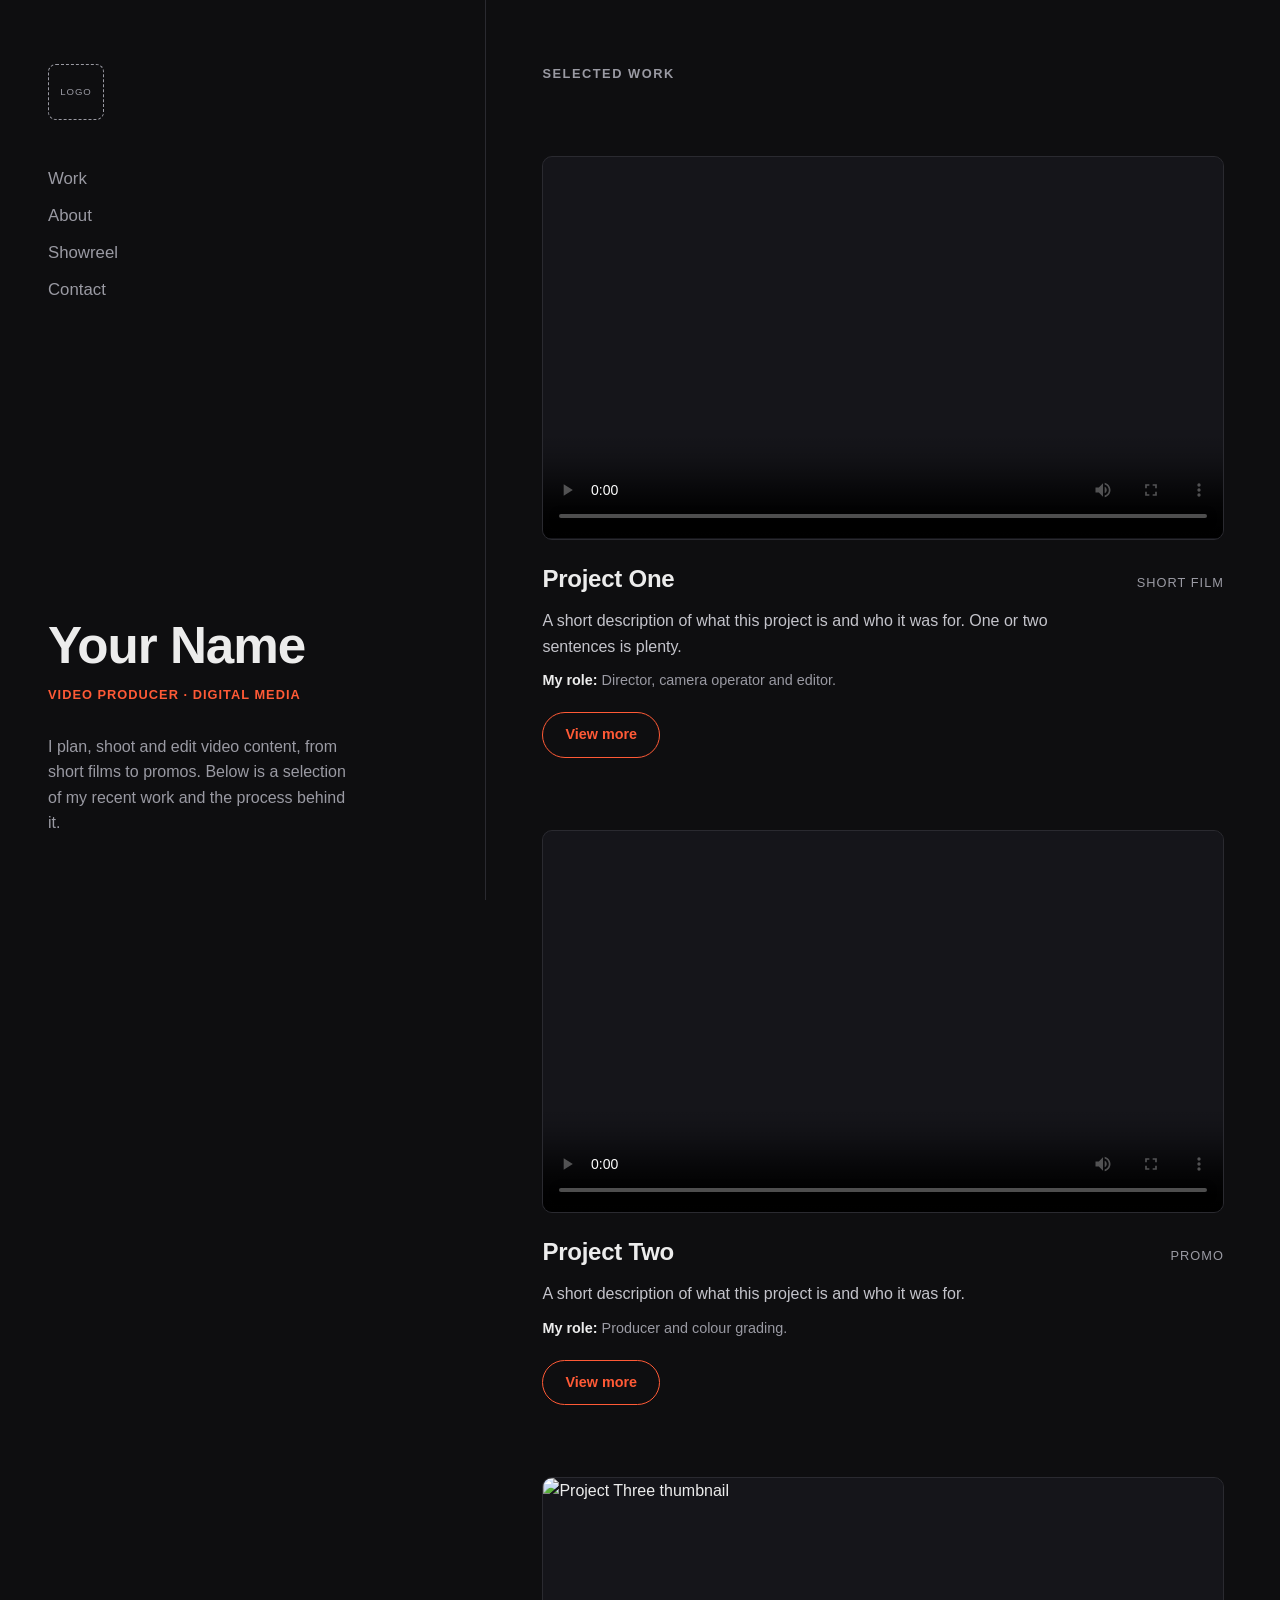
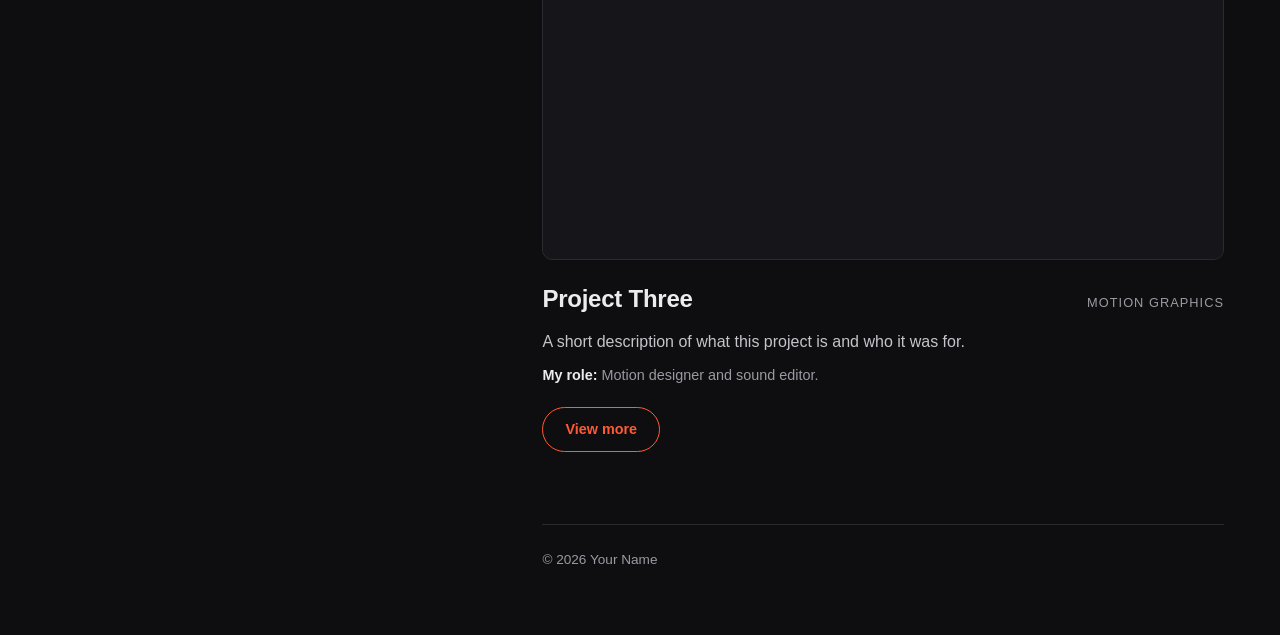
==== index.html @ ef4cb061 "project page init and css added proejct pages and css styling. Layed out the home page" ====
<!DOCTYPE html>
<html lang="en">
<head>
  <meta charset="UTF-8">
  <meta name="viewport" content="width=device-width, initial-scale=1">
  <title>Your Name | Video Production Portfolio</title>
  <meta name="description" content="Video production and digital media portfolio.">
  <link rel="stylesheet" href="style.css">
</head>
<body id="top">
  <div class="layout">

    <!-- LEFT: intro -->
    <aside class="sidebar">
      <nav class="menu" aria-label="Main">
        <a class="logo" href="#top" aria-label="Home">
          <img src="assets/logo.png" alt="Your Name logo"
               onerror="this.replaceWith(Object.assign(document.createElement('span'),{className:'logo-fallback',textContent:'LOGO'}))">
        </a>
        <ul>
          <li><a href="#work">Work</a></li>
          <li><a href="#about">About</a></li>
          <li><a href="#">Showreel</a></li>
          <li><a href="mailto:you@example.com">Contact</a></li>
        </ul>
      </nav>

      <div id="about">
        <h1>Your Name</h1>
        <p class="role">Video Producer &middot; Digital Media</p>
        <p class="bio">
          I plan, shoot and edit video content, from short films to promos.
          Below is a selection of my recent work and the process behind it.
        </p>
      </div>
    </aside>

    <!-- RIGHT: projects -->
    <main class="projects" id="work">
      <h2>Selected Work</h2>

      <!-- Video project: swap the files in assets/ for your own -->
      <article class="project">
        <div class="media" data-placeholder="Video: project-one.mp4">
          <video controls preload="metadata" poster="assets/project-one-poster.jpg">
            <source src="assets/project-one.mp4" type="video/mp4">
          </video>
        </div>
        <div class="meta">
          <h3>Project One</h3>
          <span class="tag">Short Film</span>
        </div>
        <p>
          A short description of what this project is and who it was for.
          One or two sentences is plenty.
        </p>
        <p class="role-line"><strong>My role:</strong> Director, camera operator and editor.</p>
        <a class="btn" href="project-one.html">View more</a>
      </article>

      <article class="project">
        <div class="media" data-placeholder="Video: project-two.mp4">
          <video controls preload="metadata" poster="assets/project-two-poster.jpg">
            <source src="assets/project-two.mp4" type="video/mp4">
          </video>
        </div>
        <div class="meta">
          <h3>Project Two</h3>
          <span class="tag">Promo</span>
        </div>
        <p>
          A short description of what this project is and who it was for.
        </p>
        <p class="role-line"><strong>My role:</strong> Producer and colour grading.</p>
        <a class="btn" href="project-two.html">View more</a>
      </article>

      <!-- Non-video project: use a thumbnail image instead -->
      <article class="project">
        <div class="media" data-placeholder="Image: project-three.jpg">
          <img src="assets/project-three.jpg" alt="Project Three thumbnail">
        </div>
        <div class="meta">
          <h3>Project Three</h3>
          <span class="tag">Motion Graphics</span>
        </div>
        <p>
          A short description of what this project is and who it was for.
        </p>
        <p class="role-line"><strong>My role:</strong> Motion designer and sound editor.</p>
        <a class="btn" href="project-three.html">View more</a>
      </article>

      <footer class="site">&copy; 2026 Your Name</footer>
    </main>

  </div>
</body>
</html>
---- style.css ----
:root {
  --bg: #0e0e10;
  --panel: #16161a;
  --text: #ececec;
  --muted: #9a9aa3;
  --accent: #ff5a36;
  --line: #2a2a30;
}

* { box-sizing: border-box; margin: 0; padding: 0; }

html { scroll-behavior: smooth; }

body {
  background: var(--bg);
  color: var(--text);
  font-family: -apple-system, BlinkMacSystemFont, "Helvetica Neue", Arial, sans-serif;
  line-height: 1.6;
}

a { color: inherit; text-decoration: none; }

/* ---------- Home layout: fixed left, scrolling right ---------- */

.layout {
  display: grid;
  grid-template-columns: minmax(280px, 38%) 1fr;
  min-height: 100vh;
}

.sidebar {
  position: sticky;
  top: 0;
  height: 100vh;
  padding: 64px 48px;
  display: flex;
  flex-direction: column;
  justify-content: space-between;
  border-right: 1px solid var(--line);
}

.sidebar h1 {
  font-size: clamp(2.2rem, 4vw, 3.4rem);
  line-height: 1.05;
  letter-spacing: -0.02em;
}

.sidebar .role {
  margin-top: 12px;
  color: var(--accent);
  font-weight: 600;
  letter-spacing: 0.08em;
  text-transform: uppercase;
  font-size: 0.8rem;
}

.sidebar .bio {
  margin-top: 28px;
  color: var(--muted);
  max-width: 34ch;
}

.sidebar .logo { display: inline-block; margin-bottom: 36px; }
.sidebar .logo img { display: block; height: 56px; width: auto; max-width: 100%; }
.sidebar .logo-fallback {
  display: grid;
  place-items: center;
  width: 56px;
  height: 56px;
  border: 1px dashed var(--muted);
  border-radius: 8px;
  color: var(--muted);
  font-size: 0.6rem;
  letter-spacing: 0.1em;
}

.sidebar nav ul { list-style: none; }
.sidebar nav li { margin: 10px 0; }
.sidebar nav li a {
  color: var(--muted);
  font-size: 1.05rem;
  font-weight: 500;
  transition: color 0.2s, padding-left 0.2s;
}
.sidebar nav li a:hover { color: var(--text); padding-left: 6px; }

.projects {
  padding: 64px 56px;
  display: flex;
  flex-direction: column;
  gap: 72px;
}

.projects > h2 {
  font-size: 0.8rem;
  letter-spacing: 0.12em;
  text-transform: uppercase;
  color: var(--muted);
  font-weight: 600;
}

/* ---------- Project cards ---------- */

.media {
  position: relative;
  aspect-ratio: 16 / 9;
  border-radius: 10px;
  overflow: hidden;
  background: linear-gradient(135deg, #24242b, #15151a);
  border: 1px solid var(--line);
}

.media img,
.media video {
  position: absolute;
  inset: 0;
  width: 100%;
  height: 100%;
  object-fit: cover;
  display: block;
}

/* Visible placeholder label until real media is added */
.media::after {
  content: attr(data-placeholder);
  position: absolute;
  inset: 0;
  display: grid;
  place-items: center;
  color: #55555e;
  font-size: 0.85rem;
  letter-spacing: 0.1em;
  text-transform: uppercase;
  z-index: 0;
}
.media img,
.media video { z-index: 1; background: #15151a; }

.project .meta {
  display: flex;
  justify-content: space-between;
  align-items: baseline;
  margin-top: 20px;
  gap: 16px;
}

.project h3 { font-size: 1.5rem; letter-spacing: -0.01em; }

.project .tag {
  color: var(--muted);
  font-size: 0.8rem;
  text-transform: uppercase;
  letter-spacing: 0.08em;
  white-space: nowrap;
}

.project p { margin-top: 10px; color: #c4c4cb; max-width: 60ch; }

.project .role-line { color: var(--muted); font-size: 0.9rem; }
.project .role-line strong { color: var(--text); font-weight: 600; }

.btn {
  display: inline-block;
  margin-top: 20px;
  padding: 10px 22px;
  border: 1px solid var(--accent);
  color: var(--accent);
  border-radius: 999px;
  font-size: 0.9rem;
  font-weight: 600;
  transition: background 0.2s, color 0.2s;
}
.btn:hover { background: var(--accent); color: #fff; }

footer.site {
  color: var(--muted);
  font-size: 0.85rem;
  padding-top: 24px;
  border-top: 1px solid var(--line);
}

/* ---------- Detail pages ---------- */

.detail {
  max-width: 920px;
  margin: 0 auto;
  padding: 48px 24px 96px;
}

.detail .back { color: var(--muted); font-size: 0.9rem; }
.detail .back:hover { color: var(--text); }

.detail h1 {
  margin-top: 32px;
  font-size: clamp(2rem, 5vw, 3.2rem);
  letter-spacing: -0.02em;
  line-height: 1.1;
}

.detail .lead { margin-top: 14px; color: var(--muted); font-size: 1.1rem; max-width: 60ch; }

.detail .media { margin-top: 36px; }

.facts {
  display: grid;
  grid-template-columns: repeat(auto-fit, minmax(150px, 1fr));
  gap: 24px;
  margin: 40px 0;
  padding: 24px 0;
  border-top: 1px solid var(--line);
  border-bottom: 1px solid var(--line);
}
.facts dt { color: var(--muted); font-size: 0.75rem; letter-spacing: 0.1em; text-transform: uppercase; }
.facts dd { margin-top: 4px; }

.detail section { margin-top: 48px; }
.detail h2 { font-size: 1.4rem; letter-spacing: -0.01em; }
.detail section p { margin-top: 12px; color: #c4c4cb; max-width: 66ch; }
.detail section ul { margin: 12px 0 0 20px; color: #c4c4cb; }

.gallery {
  display: grid;
  grid-template-columns: repeat(auto-fit, minmax(240px, 1fr));
  gap: 16px;
  margin-top: 20px;
}
.gallery .media { margin-top: 0; }

/* ---------- Responsive ---------- */

@media (max-width: 860px) {
  .layout { grid-template-columns: 1fr; }
  .sidebar { position: static; height: auto; gap: 32px; padding: 40px 24px; border-right: 0; border-bottom: 1px solid var(--line); }
  .projects { padding: 40px 24px; }
}
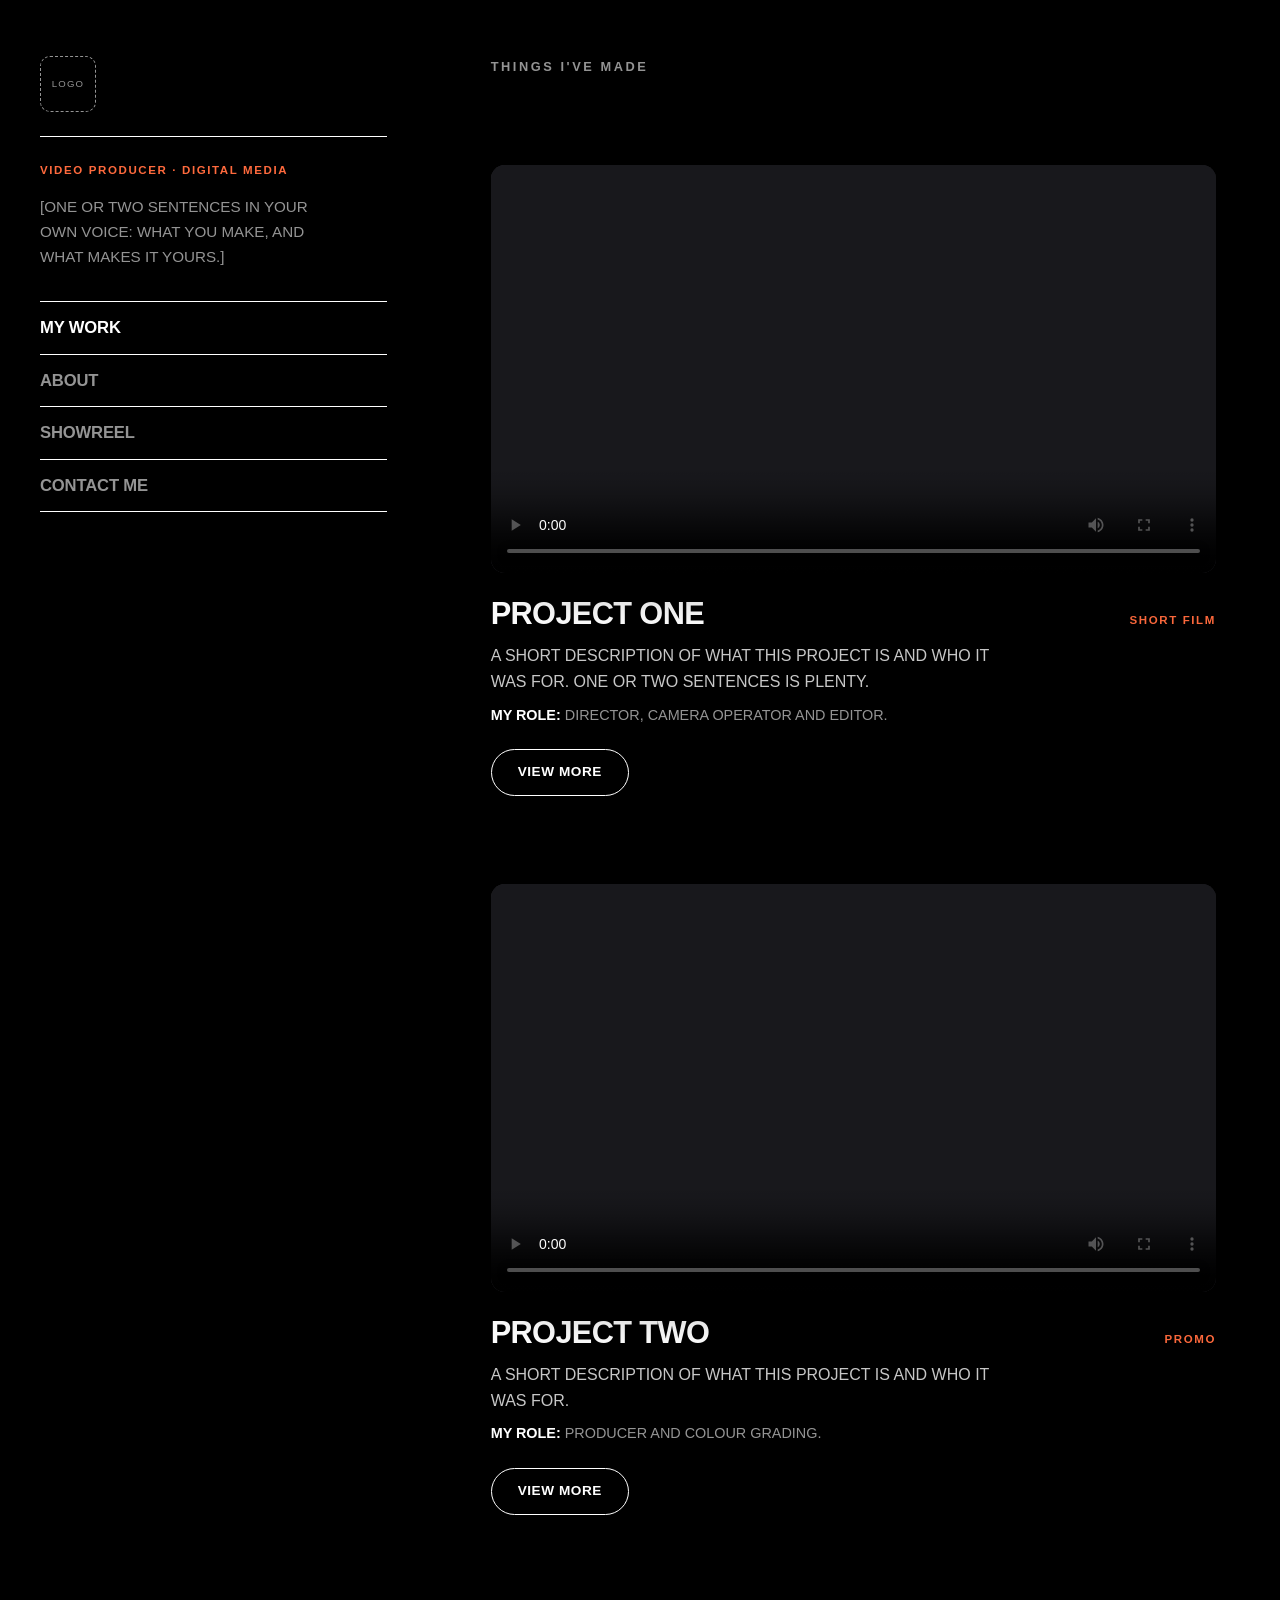
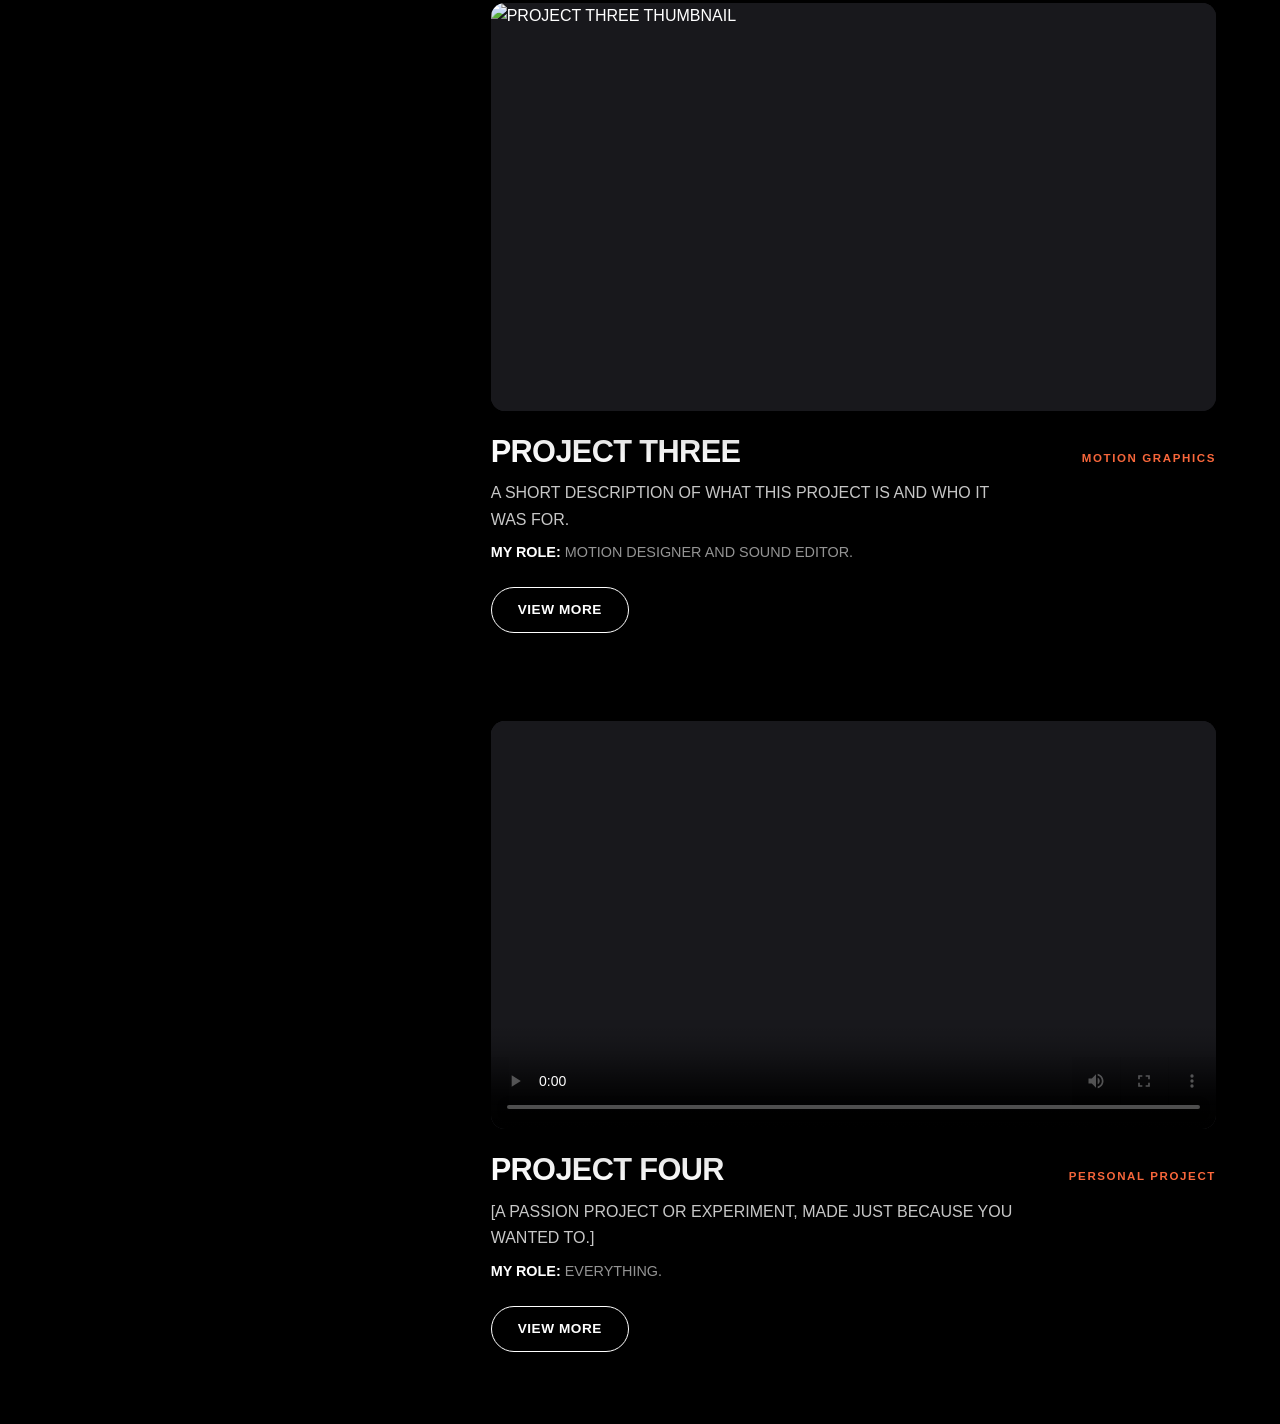
==== commit 50b4c6cc: "added styling and projects" ====
--- a/index.html
+++ b/index.html
@@ -3,41 +3,38 @@
 <head>
   <meta charset="UTF-8">
   <meta name="viewport" content="width=device-width, initial-scale=1">
-  <title>Your Name | Video Production Portfolio</title>
+  <title>Thomas Avery's Portfolio | Things I've Made</title>
   <meta name="description" content="Video production and digital media portfolio.">
   <link rel="stylesheet" href="style.css">
 </head>
 <body id="top">
   <div class="layout">
 
-    <!-- LEFT: intro -->
+    <!-- LEFT: navigation -->
     <aside class="sidebar">
       <nav class="menu" aria-label="Main">
-        <a class="logo" href="#top" aria-label="Home">
-          <img src="assets/logo.png" alt="Your Name logo"
+        <a class="logo" href="index.html" aria-label="Home">
+          <img src="assets/logo.png" alt="Thomas Avery's logo"
                onerror="this.replaceWith(Object.assign(document.createElement('span'),{className:'logo-fallback',textContent:'LOGO'}))">
         </a>
+        <div class="intro">
+          <p class="role">Video Producer &middot; Digital Media</p>
+          <p class="bio">
+            [One or two sentences in your own voice: what you make, and what makes it yours.]
+          </p>
+        </div>
         <ul>
-          <li><a href="#work">Work</a></li>
-          <li><a href="#about">About</a></li>
-          <li><a href="#">Showreel</a></li>
-          <li><a href="mailto:you@example.com">Contact</a></li>
+          <li><a href="index.html" class="current">My Work</a></li>
+          <li><a href="about.html">About</a></li>
+          <li><a href="showreel.html">Showreel</a></li>
+          <li><a href="contact.html">Contact Me</a></li>
         </ul>
       </nav>
-
-      <div id="about">
-        <h1>Your Name</h1>
-        <p class="role">Video Producer &middot; Digital Media</p>
-        <p class="bio">
-          I plan, shoot and edit video content, from short films to promos.
-          Below is a selection of my recent work and the process behind it.
-        </p>
-      </div>
     </aside>
 
-    <!-- RIGHT: projects -->
+    <!-- RIGHT: projects (right two thirds of the screen) -->
     <main class="projects" id="work">
-      <h2>Selected Work</h2>
+      <h2>Things I've made</h2>
 
       <!-- Video project: swap the files in assets/ for your own -->
       <article class="project">
@@ -90,10 +87,48 @@
         <p class="role-line"><strong>My role:</strong> Motion designer and sound editor.</p>
         <a class="btn" href="project-three.html">View more</a>
       </article>
-
-      <footer class="site">&copy; 2026 Your Name</footer>
+      <!-- Personal / experimental project: shows what you make when nobody is asking -->
+      <article class="project">
+        <div class="media" data-placeholder="Video: project-four.mp4">
+          <video controls preload="metadata" poster="assets/project-four-poster.jpg">
+            <source src="assets/project-four.mp4" type="video/mp4">
+          </video>
+        </div>
+        <div class="meta">
+          <h3>Project Four</h3>
+          <span class="tag">Personal Project</span>
+        </div>
+        <p>
+          [A passion project or experiment, made just because you wanted to.]
+        </p>
+        <p class="role-line"><strong>My role:</strong> Everything.</p>
+        <a class="btn" href="project-four.html">View more</a>
+      </article>
     </main>
 
   </div>
+
+  <script src="cursor.js"></script>
+  <script>
+    // Hovering a video thumbnail plays a silent preview; clicking takes over normal controls.
+    document.querySelectorAll('.project video').forEach(function (video) {
+      var preview = false;
+      video.addEventListener('mouseenter', function () {
+        if (video.paused) {
+          preview = true;
+          video.muted = true;
+          video.play().catch(function () { preview = false; });
+        }
+      });
+      video.addEventListener('pointerdown', function () { preview = false; });
+      video.addEventListener('mouseleave', function () {
+        if (preview) {
+          video.pause();
+          video.currentTime = 0;
+          preview = false;
+        }
+      });
+    });
+  </script>
 </body>
 </html>
--- a/style.css
+++ b/style.css
@@ -1,10 +1,12 @@
 :root {
-  --bg: #0e0e10;
-  --panel: #16161a;
-  --text: #ececec;
-  --muted: #9a9aa3;
-  --accent: #ff5a36;
-  --line: #2a2a30;
+  --bg: #000000;          /* black, but not true black */
+  --panel: #1a1a1e;
+  --text: #ffffff;
+  --muted: rgba(255, 255, 255, 0.58);
+  --accent: #ff6a3d;
+  --line: #ffffff;
+  --display: "Helvetica Neue", Helvetica, Arial, sans-serif;
+  --body: "Helvetica Neue", Helvetica, Arial, sans-serif;
 }
 
 * { box-sizing: border-box; margin: 0; padding: 0; }
@@ -14,53 +16,41 @@
 body {
   background: var(--bg);
   color: var(--text);
-  font-family: -apple-system, BlinkMacSystemFont, "Helvetica Neue", Arial, sans-serif;
-  line-height: 1.6;
+  font-family: var(--body);
+  line-height: 1.65;
+  text-transform: uppercase;
+  -webkit-font-smoothing: antialiased;
 }
 
 a { color: inherit; text-decoration: none; }
 
-/* ---------- Home layout: fixed left, scrolling right ---------- */
-
-.layout {
-  display: grid;
-  grid-template-columns: minmax(280px, 38%) 1fr;
-  min-height: 100vh;
-}
+::selection { background: var(--accent); color: #fff; }
+
+/* ---------- Home layout: left third nav | right two thirds projects ---------- */
 
 .sidebar {
-  position: sticky;
+  position: fixed;
   top: 0;
+  left: 0;
+  width: 33.3333%;
   height: 100vh;
-  padding: 64px 48px;
+  padding: 56px 40px;
+  overflow-y: auto;
+}
+
+.projects {
+  margin-left: 33.3333%;
+  width: 66.6667%;
+  padding: 56px 64px 72px;
   display: flex;
   flex-direction: column;
-  justify-content: space-between;
-  border-right: 1px solid var(--line);
-}
-
-.sidebar h1 {
-  font-size: clamp(2.2rem, 4vw, 3.4rem);
-  line-height: 1.05;
-  letter-spacing: -0.02em;
-}
-
-.sidebar .role {
-  margin-top: 12px;
-  color: var(--accent);
-  font-weight: 600;
-  letter-spacing: 0.08em;
-  text-transform: uppercase;
-  font-size: 0.8rem;
-}
-
-.sidebar .bio {
-  margin-top: 28px;
-  color: var(--muted);
-  max-width: 34ch;
-}
-
-.sidebar .logo { display: inline-block; margin-bottom: 36px; }
+  gap: 88px;
+  min-height: 100vh;
+}
+
+/* ---------- Navigation ---------- */
+
+.sidebar .logo { display: block; padding-bottom: 24px; border-bottom: 1px solid var(--line); }
 .sidebar .logo img { display: block; height: 56px; width: auto; max-width: 100%; }
 .sidebar .logo-fallback {
   display: grid;
@@ -68,46 +58,116 @@
   width: 56px;
   height: 56px;
   border: 1px dashed var(--muted);
-  border-radius: 8px;
+  border-radius: 10px;
   color: var(--muted);
   font-size: 0.6rem;
-  letter-spacing: 0.1em;
+  letter-spacing: 0.12em;
 }
 
 .sidebar nav ul { list-style: none; }
-.sidebar nav li { margin: 10px 0; }
+.sidebar nav li { border-bottom: 1px solid var(--line); }
 .sidebar nav li a {
+  display: block;
+  padding: 12px 0;
+  font-family: var(--display);
+  font-size: clamp(0.95rem, 1.3vw, 1.2rem);
+  font-weight: 600;
+  letter-spacing: -0.01em;
   color: var(--muted);
-  font-size: 1.05rem;
-  font-weight: 500;
-  transition: color 0.2s, padding-left 0.2s;
-}
-.sidebar nav li a:hover { color: var(--text); padding-left: 6px; }
-
-.projects {
-  padding: 64px 56px;
-  display: flex;
-  flex-direction: column;
-  gap: 72px;
-}
+  transition: color 0.25s, transform 0.25s;
+}
+.sidebar nav li a:hover { color: var(--text); transform: translateX(8px); }
+.sidebar nav li a:hover::before { content: "→ "; color: var(--accent); }
+
+/* ---------- Intro (under the logo) ---------- */
+
+.intro { padding: 24px 0 32px; border-bottom: 1px solid var(--line); }
+
+.intro .role {
+  color: var(--accent);
+  font-weight: 700;
+  letter-spacing: 0.14em;
+  text-transform: uppercase;
+  font-size: 0.72rem;
+}
+
+.intro .bio {
+  margin-top: 14px;
+  color: var(--muted);
+  max-width: 34ch;
+  font-size: 0.95rem;
+}
+
+/* ---------- Text pages (About, Showreel, Contact) ---------- */
+
+.sidebar nav li a.current { color: var(--text); }
+
+.page { gap: 48px; }
+.page h1 {
+  font-family: var(--display);
+  font-size: clamp(2.4rem, 5vw, 4.4rem);
+  font-weight: 800;
+  letter-spacing: -0.03em;
+  line-height: 1;
+}
+.page .lead { color: var(--muted); font-size: 1.1rem; max-width: 56ch; margin-top: -24px; }
+.page h2 { font-family: var(--display); font-size: 1.2rem; font-weight: 700; letter-spacing: -0.01em; }
+.page section p { margin-top: 14px; color: rgba(255, 255, 255, 0.78); max-width: 62ch; }
+.page section p.big { font-size: 1.4rem; line-height: 1.4; color: var(--text); margin-top: 0; }
+.page section ul { list-style: none; margin-top: 12px; }
+.page .cols {
+  display: grid;
+  grid-template-columns: repeat(auto-fit, minmax(180px, 1fr));
+  gap: 32px;
+  padding-top: 32px;
+  border-top: 1px solid var(--line);
+}
+.page .cols li { padding: 6px 0; border-bottom: 1px solid var(--line); color: rgba(255, 255, 255, 0.78); }
+.timeline li { display: grid; grid-template-columns: 160px 1fr; gap: 16px; padding: 12px 0; border-bottom: 1px solid var(--line); color: rgba(255, 255, 255, 0.78); }
+.timeline span { color: var(--accent); font-weight: 700; font-size: 0.85rem; }
+.page .note { color: var(--muted); font-size: 0.9rem; margin-top: -24px; }
+
+.contact-list { list-style: none; border-top: 1px solid var(--line); }
+.contact-list li {
+  display: grid;
+  grid-template-columns: 140px 1fr;
+  gap: 16px;
+  padding: 18px 0;
+  border-bottom: 1px solid var(--line);
+  font-size: 1.1rem;
+}
+.contact-list span { color: var(--accent); font-size: 0.72rem; font-weight: 700; letter-spacing: 0.14em; text-transform: uppercase; align-self: center; }
+.contact-list a:hover { color: var(--accent); }
+
+/* ---------- Extras ---------- */
+
+.page .portrait { aspect-ratio: 4 / 5; max-width: 360px; }
+.page .portrait + * { margin-top: 0; }
+
+/* ---------- CV buttons (About page) ---------- */
+
+.cv-actions { display: flex; gap: 12px; flex-wrap: wrap; }
+.page section .cv-actions { margin-top: 20px; }
+.cv-actions .btn { margin-top: 0; }
+
+/* ---------- Project cards ---------- */
 
 .projects > h2 {
+  font-family: var(--display);
   font-size: 0.8rem;
-  letter-spacing: 0.12em;
+  letter-spacing: 0.2em;
   text-transform: uppercase;
   color: var(--muted);
-  font-weight: 600;
-}
-
-/* ---------- Project cards ---------- */
+  font-weight: 700;
+}
 
 .media {
   position: relative;
   aspect-ratio: 16 / 9;
-  border-radius: 10px;
+  border-radius: 14px;
   overflow: hidden;
-  background: linear-gradient(135deg, #24242b, #15151a);
-  border: 1px solid var(--line);
+  background: linear-gradient(135deg, #26262c, #18181c);
+  box-shadow: 0 24px 60px -30px rgba(0, 0, 0, 0.8);
 }
 
 .media img,
@@ -118,7 +178,11 @@
   height: 100%;
   object-fit: cover;
   display: block;
-}
+  z-index: 1;
+  background: #18181c;
+  transition: transform 0.6s ease;
+}
+.project:hover .media img { transform: scale(1.03); }
 
 /* Visible placeholder label until real media is added */
 .media::after {
@@ -127,79 +191,78 @@
   inset: 0;
   display: grid;
   place-items: center;
-  color: #55555e;
-  font-size: 0.85rem;
-  letter-spacing: 0.1em;
+  color: rgba(255, 255, 255, 0.3);
+  font-size: 0.8rem;
+  letter-spacing: 0.14em;
   text-transform: uppercase;
   z-index: 0;
 }
-.media img,
-.media video { z-index: 1; background: #15151a; }
 
 .project .meta {
   display: flex;
   justify-content: space-between;
   align-items: baseline;
-  margin-top: 20px;
+  margin-top: 24px;
   gap: 16px;
 }
 
-.project h3 { font-size: 1.5rem; letter-spacing: -0.01em; }
+.project h3 {
+  font-family: var(--display);
+  font-size: clamp(1.5rem, 2.4vw, 2.1rem);
+  font-weight: 700;
+  letter-spacing: -0.02em;
+  line-height: 1.1;
+}
 
 .project .tag {
-  color: var(--muted);
-  font-size: 0.8rem;
-  text-transform: uppercase;
-  letter-spacing: 0.08em;
+  color: var(--accent);
+  font-size: 0.72rem;
+  font-weight: 700;
+  text-transform: uppercase;
+  letter-spacing: 0.14em;
   white-space: nowrap;
 }
 
-.project p { margin-top: 10px; color: #c4c4cb; max-width: 60ch; }
-
-.project .role-line { color: var(--muted); font-size: 0.9rem; }
-.project .role-line strong { color: var(--text); font-weight: 600; }
+.project p { margin-top: 12px; color: rgba(255, 255, 255, 0.78); max-width: 60ch; }
+
+.project .role-line { color: var(--muted); font-size: 0.9rem; margin-top: 8px; }
+.project .role-line strong { color: var(--text); font-weight: 700; }
 
 .btn {
   display: inline-block;
-  margin-top: 20px;
-  padding: 10px 22px;
-  border: 1px solid var(--accent);
-  color: var(--accent);
+  margin-top: 22px;
+  padding: 11px 26px;
+  border: 1px solid var(--text);
+  color: var(--text);
   border-radius: 999px;
-  font-size: 0.9rem;
-  font-weight: 600;
-  transition: background 0.2s, color 0.2s;
-}
-.btn:hover { background: var(--accent); color: #fff; }
-
-footer.site {
-  color: var(--muted);
   font-size: 0.85rem;
-  padding-top: 24px;
-  border-top: 1px solid var(--line);
-}
+  font-weight: 700;
+  letter-spacing: 0.04em;
+  transition: background 0.25s, color 0.25s, border-color 0.25s;
+}
+.btn:hover { background: var(--accent); border-color: var(--accent); color: #fff; }
 
 /* ---------- Detail pages ---------- */
 
 .detail {
   max-width: 920px;
-  margin: 0 auto;
-  padding: 48px 24px 96px;
-}
-
-.detail .back { color: var(--muted); font-size: 0.9rem; }
+}
+
+.detail .back { color: var(--muted); font-size: 0.9rem; transition: color 0.2s; }
 .detail .back:hover { color: var(--text); }
 
 .detail h1 {
-  margin-top: 32px;
-  font-size: clamp(2rem, 5vw, 3.2rem);
-  letter-spacing: -0.02em;
-  line-height: 1.1;
+  margin-top: 28px;
+  font-family: var(--display);
+  font-size: clamp(2.2rem, 6vw, 4rem);
+  font-weight: 800;
+  letter-spacing: -0.03em;
+  line-height: 1.05;
 }
 
 .detail .lead { margin-top: 14px; color: var(--muted); font-size: 1.1rem; max-width: 60ch; }
 
-.detail .media { margin-top: 36px; }
+.detail > .media { margin-top: 36px; }
 
 .facts {
   display: grid;
@@ -210,13 +273,13 @@
   border-top: 1px solid var(--line);
   border-bottom: 1px solid var(--line);
 }
-.facts dt { color: var(--muted); font-size: 0.75rem; letter-spacing: 0.1em; text-transform: uppercase; }
+.facts dt { color: var(--accent); font-size: 0.7rem; font-weight: 700; letter-spacing: 0.14em; text-transform: uppercase; }
 .facts dd { margin-top: 4px; }
 
-.detail section { margin-top: 48px; }
-.detail h2 { font-size: 1.4rem; letter-spacing: -0.01em; }
-.detail section p { margin-top: 12px; color: #c4c4cb; max-width: 66ch; }
-.detail section ul { margin: 12px 0 0 20px; color: #c4c4cb; }
+.detail section { margin-top: 56px; }
+.detail h2 { font-family: var(--display); font-size: 1.6rem; font-weight: 700; letter-spacing: -0.02em; }
+.detail section p { margin-top: 12px; color: rgba(255, 255, 255, 0.78); max-width: 66ch; }
+.detail section ul { margin: 12px 0 0 20px; color: rgba(255, 255, 255, 0.78); }
 
 .gallery {
   display: grid;
@@ -224,12 +287,35 @@
   gap: 16px;
   margin-top: 20px;
 }
-.gallery .media { margin-top: 0; }
 
 /* ---------- Responsive ---------- */
 
-@media (max-width: 860px) {
-  .layout { grid-template-columns: 1fr; }
-  .sidebar { position: static; height: auto; gap: 32px; padding: 40px 24px; border-right: 0; border-bottom: 1px solid var(--line); }
-  .projects { padding: 40px 24px; }
-}
+@media (max-width: 900px) {
+  .sidebar { position: static; width: auto; height: auto; padding: 32px 24px; }
+  .projects { margin-left: 0; width: auto; padding: 32px 24px 56px; }
+}
+
+/* ---------- Custom cursor (video thumbnails only) ---------- */
+
+.cursor {
+  position: fixed;
+  top: 0;
+  left: 0;
+  width: 88px;
+  height: 88px;
+  margin: -44px 0 0 -44px;
+  border-radius: 50%;
+  background: #fff;
+  color: #121214;
+  display: grid;
+  place-items: center;
+  font-size: 0.7rem;
+  font-weight: 700;
+  letter-spacing: 0.1em;
+  pointer-events: none;
+  z-index: 1000;
+  opacity: 0;
+  transform: translate(-100px, -100px) scale(0.4);
+  transition: opacity 0.2s;
+}
+.cursor.on { opacity: 1; }
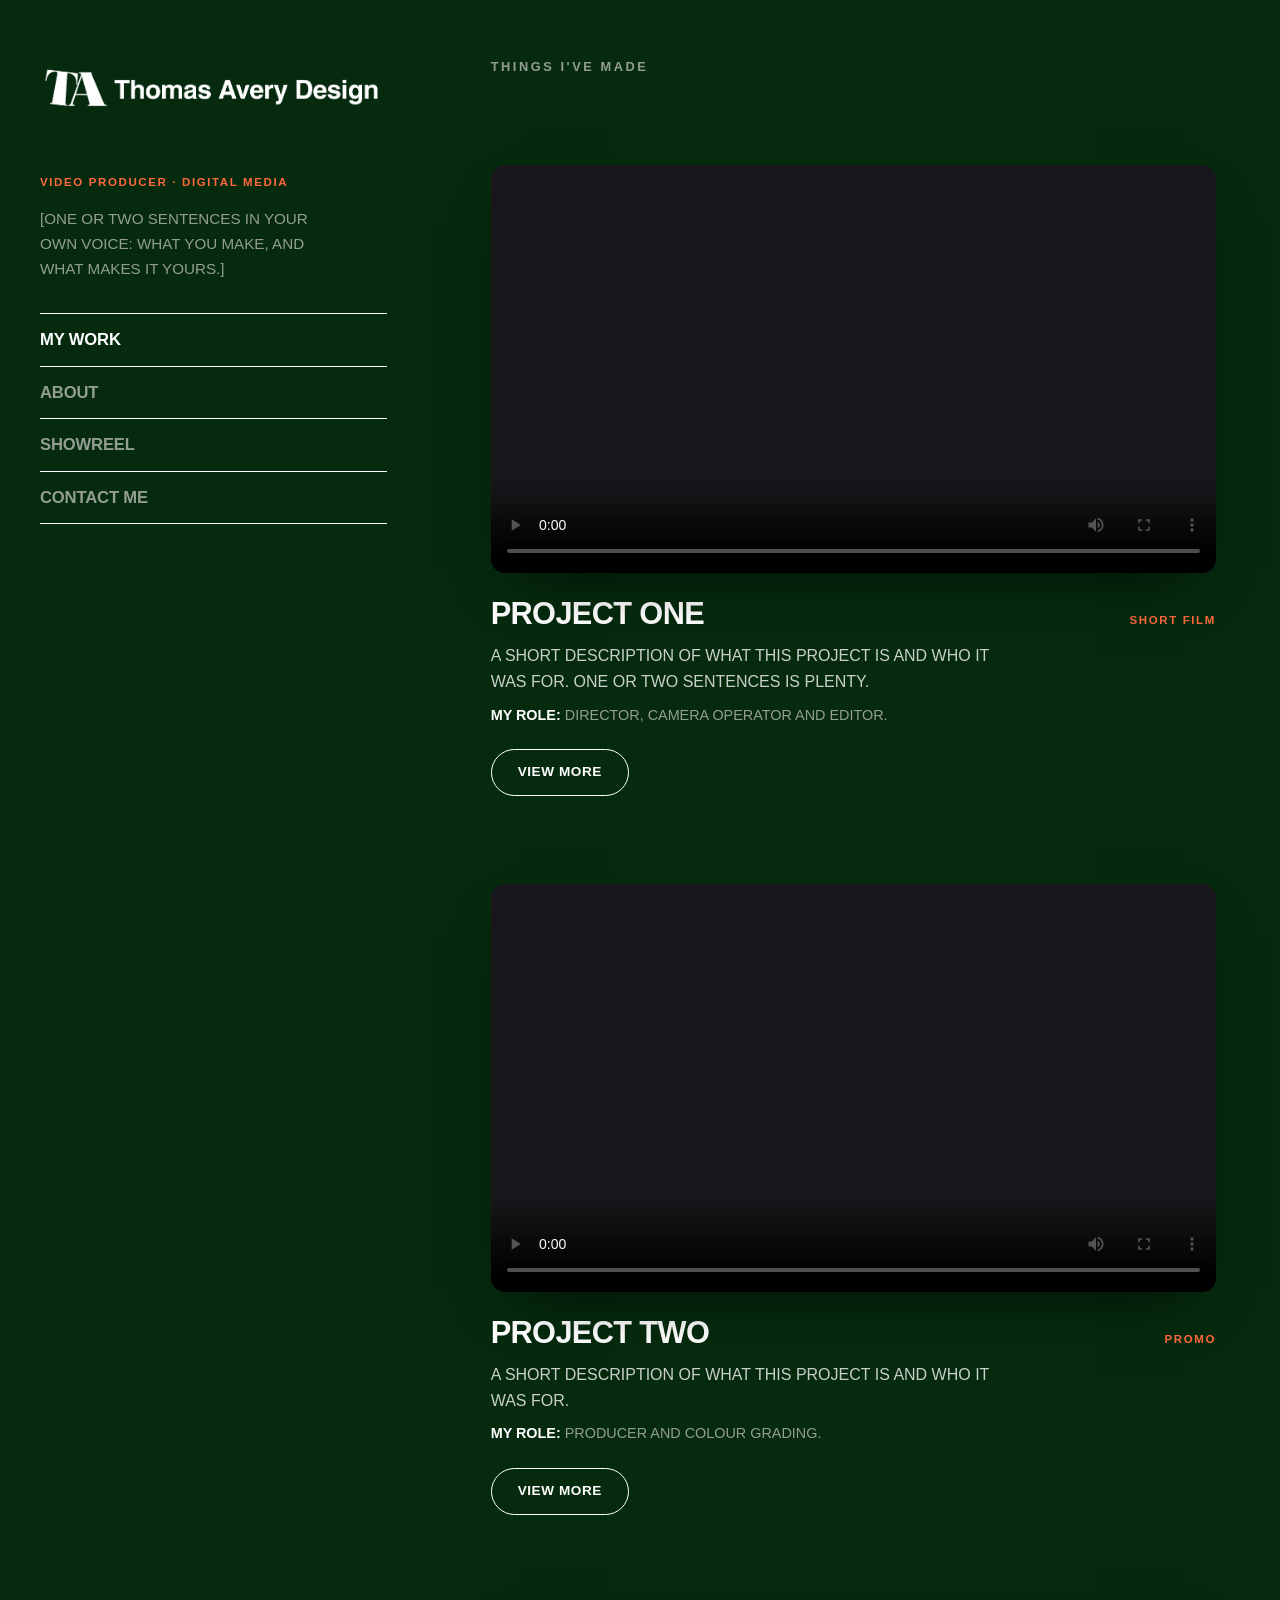
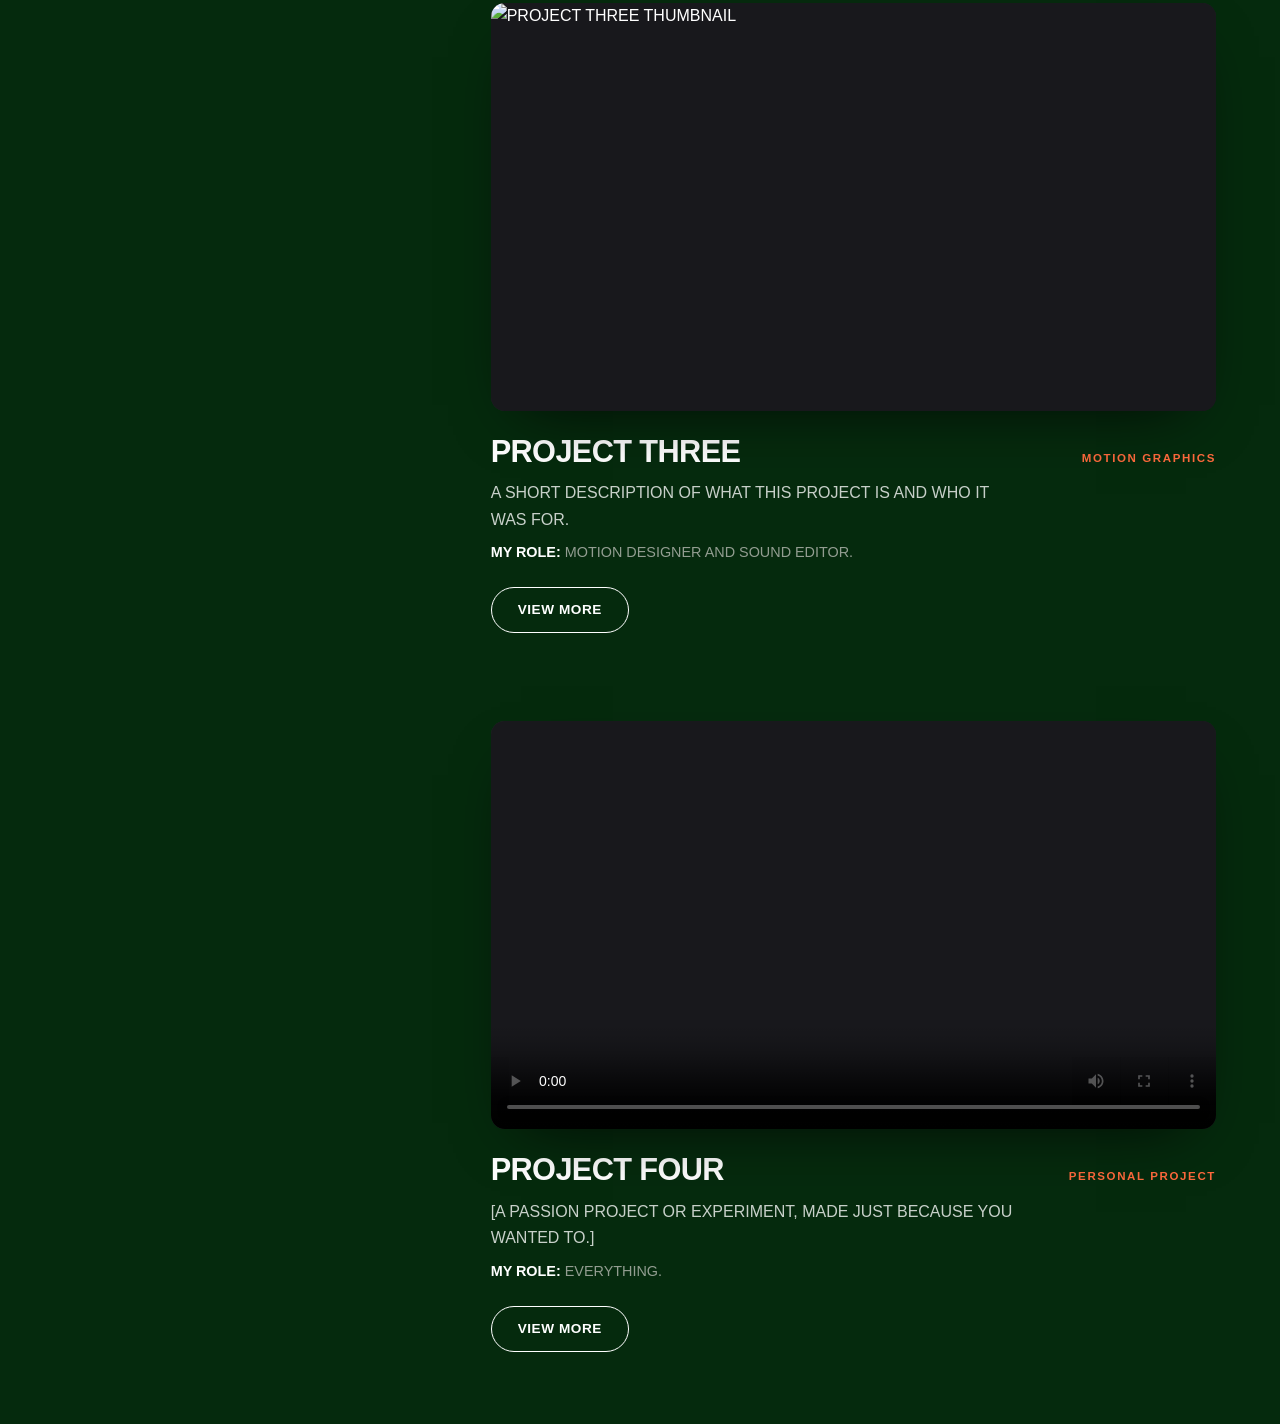
==== commit a7a6bb08: "updated styling" ====
--- a/index.html
+++ b/index.html
@@ -5,6 +5,10 @@
   <meta name="viewport" content="width=device-width, initial-scale=1">
   <title>Thomas Avery's Portfolio | Things I've Made</title>
   <meta name="description" content="Video production and digital media portfolio.">
+  <link rel="icon" href="favicon.ico?v=2" sizes="48x48">
+  <link rel="icon" type="image/png" sizes="32x32" href="assets/favicon-32.png?v=2">
+  <link rel="icon" type="image/png" href="assets/favicon.png?v=2">
+  <link rel="apple-touch-icon" href="assets/apple-touch-icon.png?v=2">
   <link rel="stylesheet" href="style.css">
 </head>
 <body id="top">
@@ -14,7 +18,7 @@
     <aside class="sidebar">
       <nav class="menu" aria-label="Main">
         <a class="logo" href="index.html" aria-label="Home">
-          <img src="assets/logo.png" alt="Thomas Avery's logo"
+          <img src="assets/title.png" alt="Thomas Avery's logo"
                onerror="this.replaceWith(Object.assign(document.createElement('span'),{className:'logo-fallback',textContent:'LOGO'}))">
         </a>
         <div class="intro">
--- a/style.css
+++ b/style.css
@@ -1,8 +1,8 @@
 :root {
-  --bg: #000000;          /* black, but not true black */
+  --bg: #052a0d;          /* black, but not true black */
   --panel: #1a1a1e;
   --text: #ffffff;
-  --muted: rgba(255, 255, 255, 0.58);
+  --muted: rgba(249, 242, 242, 0.58);
   --accent: #ff6a3d;
   --line: #ffffff;
   --display: "Helvetica Neue", Helvetica, Arial, sans-serif;
@@ -50,8 +50,8 @@
 
 /* ---------- Navigation ---------- */
 
-.sidebar .logo { display: block; padding-bottom: 24px; border-bottom: 1px solid var(--line); }
-.sidebar .logo img { display: block; height: 56px; width: auto; max-width: 100%; }
+.sidebar .logo { display: block; padding-bottom: 24px; }
+.sidebar .logo img { display: block; width: 100%; max-width: 400px; height: auto; }
 .sidebar .logo-fallback {
   display: grid;
   place-items: center;
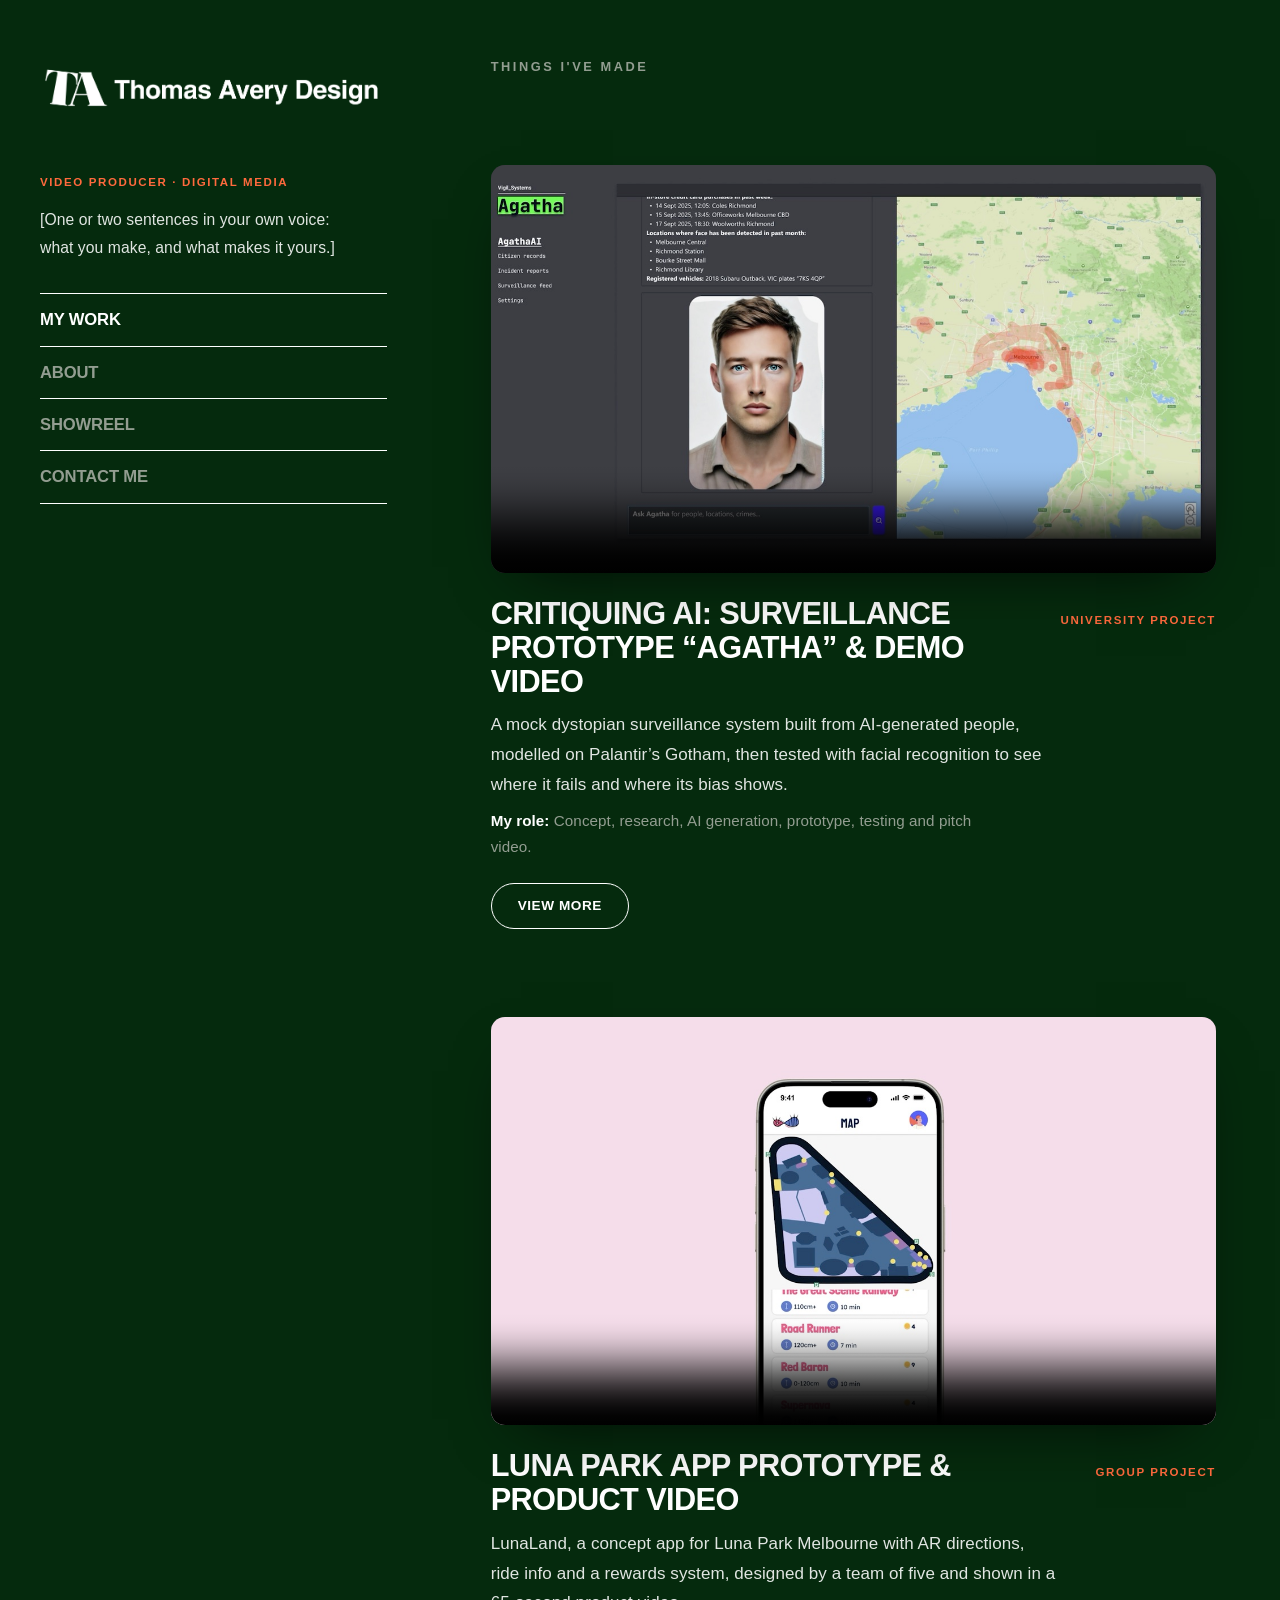
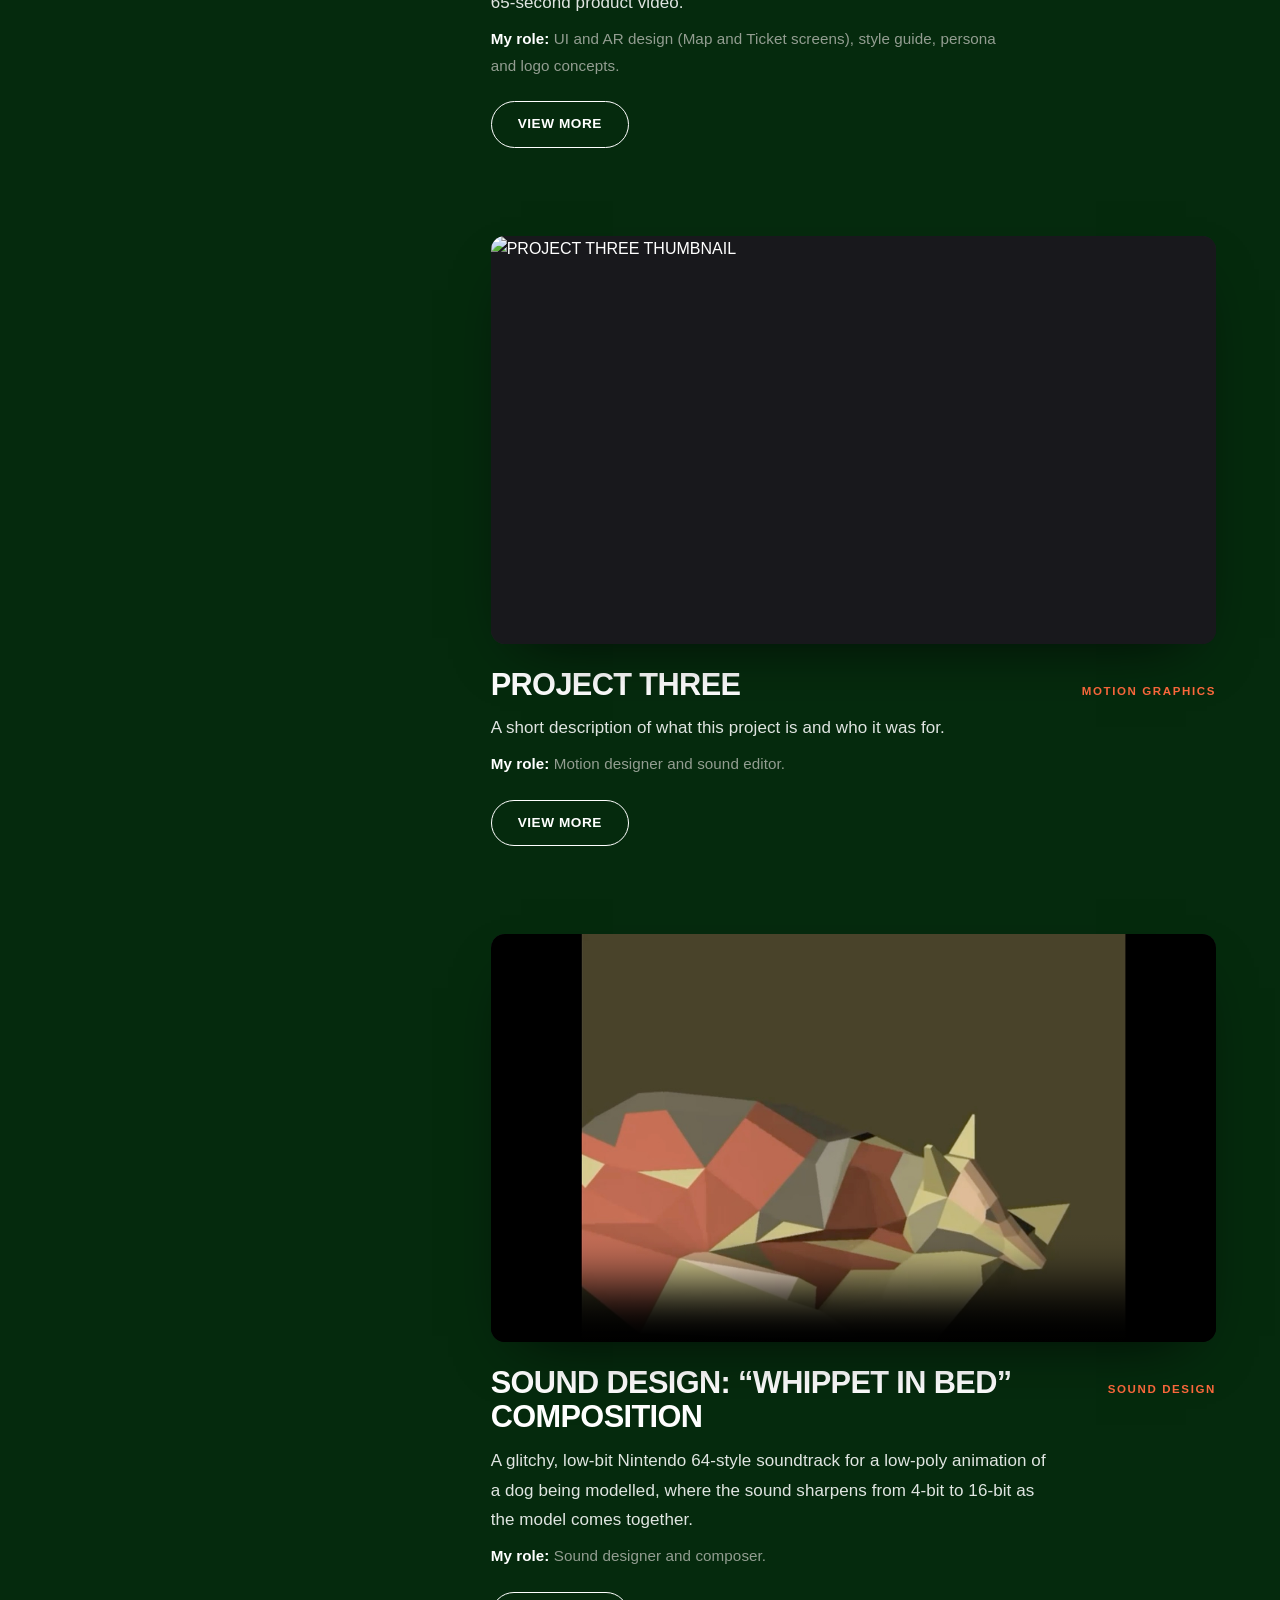
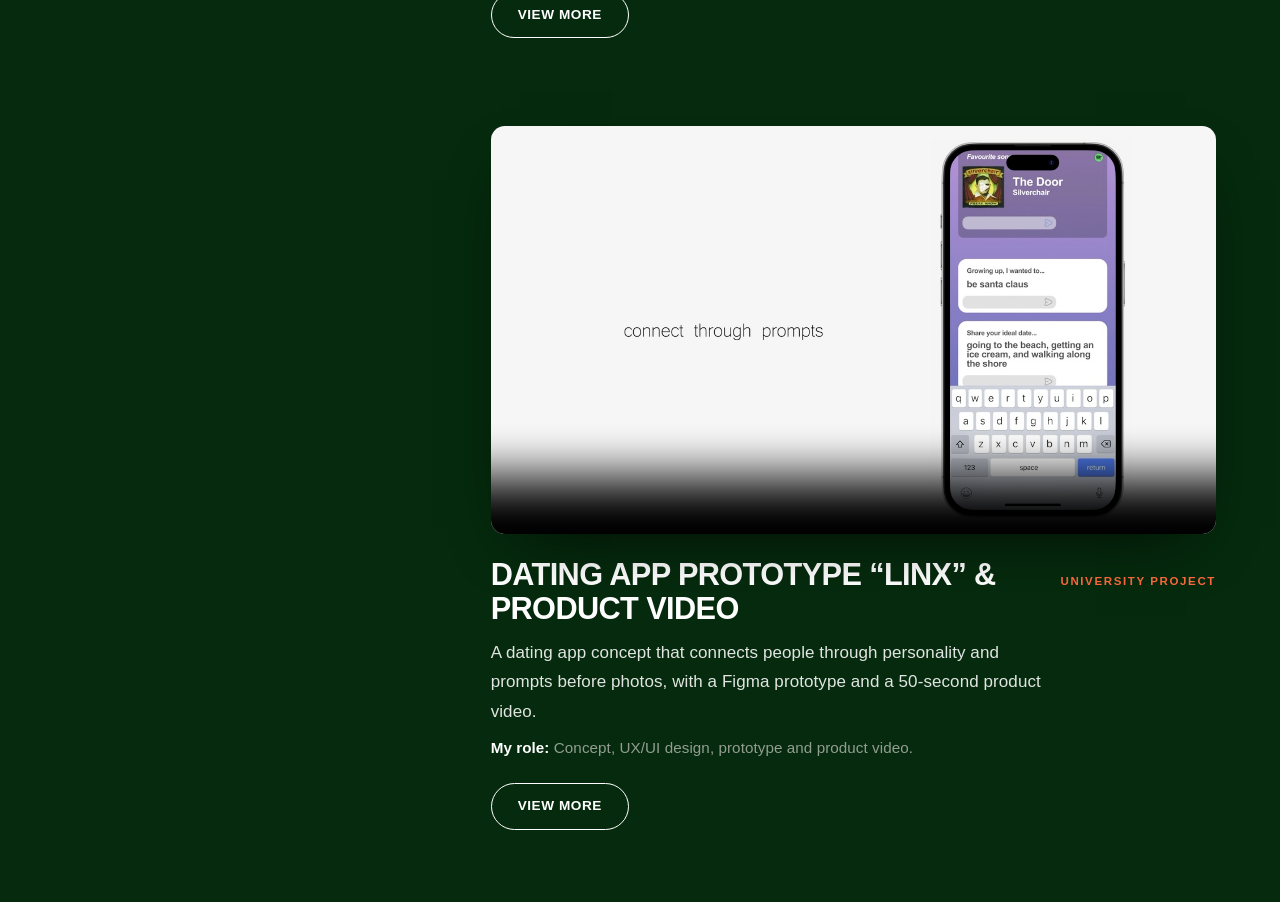
==== commit 6df01c1c: "added projects" ====
--- a/index.html
+++ b/index.html
@@ -48,14 +48,14 @@
           </video>
         </div>
         <div class="meta">
-          <h3>Project One</h3>
-          <span class="tag">Short Film</span>
+          <h3>Critiquing AI: Surveillance prototype &ldquo;Agatha&rdquo; &amp; demo video</h3>
+          <span class="tag">University Project</span>
         </div>
         <p>
-          A short description of what this project is and who it was for.
-          One or two sentences is plenty.
+          A mock dystopian surveillance system built from AI-generated people, modelled on Palantir&rsquo;s Gotham,
+          then tested with facial recognition to see where it fails and where its bias shows.
         </p>
-        <p class="role-line"><strong>My role:</strong> Director, camera operator and editor.</p>
+        <p class="role-line"><strong>My role:</strong> Concept, research, AI generation, prototype, testing and pitch video.</p>
         <a class="btn" href="project-one.html">View more</a>
       </article>
 
@@ -66,13 +66,14 @@
           </video>
         </div>
         <div class="meta">
-          <h3>Project Two</h3>
-          <span class="tag">Promo</span>
+          <h3>Luna Park app prototype &amp; product video</h3>
+          <span class="tag">Group Project</span>
         </div>
         <p>
-          A short description of what this project is and who it was for.
+          LunaLand, a concept app for Luna Park Melbourne with AR directions, ride info and a rewards system,
+          designed by a team of five and shown in a 65-second product video.
         </p>
-        <p class="role-line"><strong>My role:</strong> Producer and colour grading.</p>
+        <p class="role-line"><strong>My role:</strong> UI and AR design (Map and Ticket screens), style guide, persona and logo concepts.</p>
         <a class="btn" href="project-two.html">View more</a>
       </article>
 
@@ -91,7 +92,6 @@
         <p class="role-line"><strong>My role:</strong> Motion designer and sound editor.</p>
         <a class="btn" href="project-three.html">View more</a>
       </article>
-      <!-- Personal / experimental project: shows what you make when nobody is asking -->
       <article class="project">
         <div class="media" data-placeholder="Video: project-four.mp4">
           <video controls preload="metadata" poster="assets/project-four-poster.jpg">
@@ -99,14 +99,33 @@
           </video>
         </div>
         <div class="meta">
-          <h3>Project Four</h3>
-          <span class="tag">Personal Project</span>
+          <h3>Sound design: &ldquo;Whippet in bed&rdquo; composition</h3>
+          <span class="tag">Sound Design</span>
         </div>
         <p>
-          [A passion project or experiment, made just because you wanted to.]
+          A glitchy, low-bit Nintendo 64-style soundtrack for a low-poly animation of a dog being modelled,
+          where the sound sharpens from 4-bit to 16-bit as the model comes together.
         </p>
-        <p class="role-line"><strong>My role:</strong> Everything.</p>
+        <p class="role-line"><strong>My role:</strong> Sound designer and composer.</p>
         <a class="btn" href="project-four.html">View more</a>
+      </article>
+
+      <article class="project">
+        <div class="media" data-placeholder="Video: project-five.mp4">
+          <video controls preload="metadata" poster="assets/project-five-poster.jpg">
+            <source src="assets/project-five.mp4" type="video/mp4">
+          </video>
+        </div>
+        <div class="meta">
+          <h3>Dating app prototype &ldquo;Linx&rdquo; &amp; product video</h3>
+          <span class="tag">University Project</span>
+        </div>
+        <p>
+          A dating app concept that connects people through personality and prompts before photos,
+          with a Figma prototype and a 50-second product video.
+        </p>
+        <p class="role-line"><strong>My role:</strong> Concept, UX/UI design, prototype and product video.</p>
+        <a class="btn" href="project-five.html">View more</a>
       </article>
     </main>
 
--- a/style.css
+++ b/style.css
@@ -319,3 +319,41 @@
   transition: opacity 0.2s;
 }
 .cursor.on { opacity: 1; }
+
+/* ---------- Readable body copy: sentence case, a little larger, more spacing ---------- */
+
+.project p,
+.detail .lead,
+.detail section p,
+.detail section li,
+.page .lead,
+.page section p,
+.page section li,
+.page .note,
+.intro .bio,
+.timeline li {
+  text-transform: none;
+  font-size: 1.0625rem;
+  line-height: 1.75;
+  letter-spacing: 0.005em;
+  color: rgba(255, 255, 255, 0.88);
+}
+
+.detail .lead,
+.page .lead { font-size: 1.2rem; color: var(--muted); }
+
+.intro .bio { font-size: 0.98rem; }
+
+.project .role-line { font-size: 0.95rem; color: var(--muted); }
+
+.detail section p + p,
+.page section p + p { margin-top: 1.1em; }
+
+.detail section ul li,
+.page section ul li { margin-top: 0.4em; }
+
+.detail section p,
+.page section p { max-width: 64ch; }
+
+/* Screenshots that should not be cropped to 16:9 */
+.media.contain img { object-fit: contain; background: #f4f4f4; }
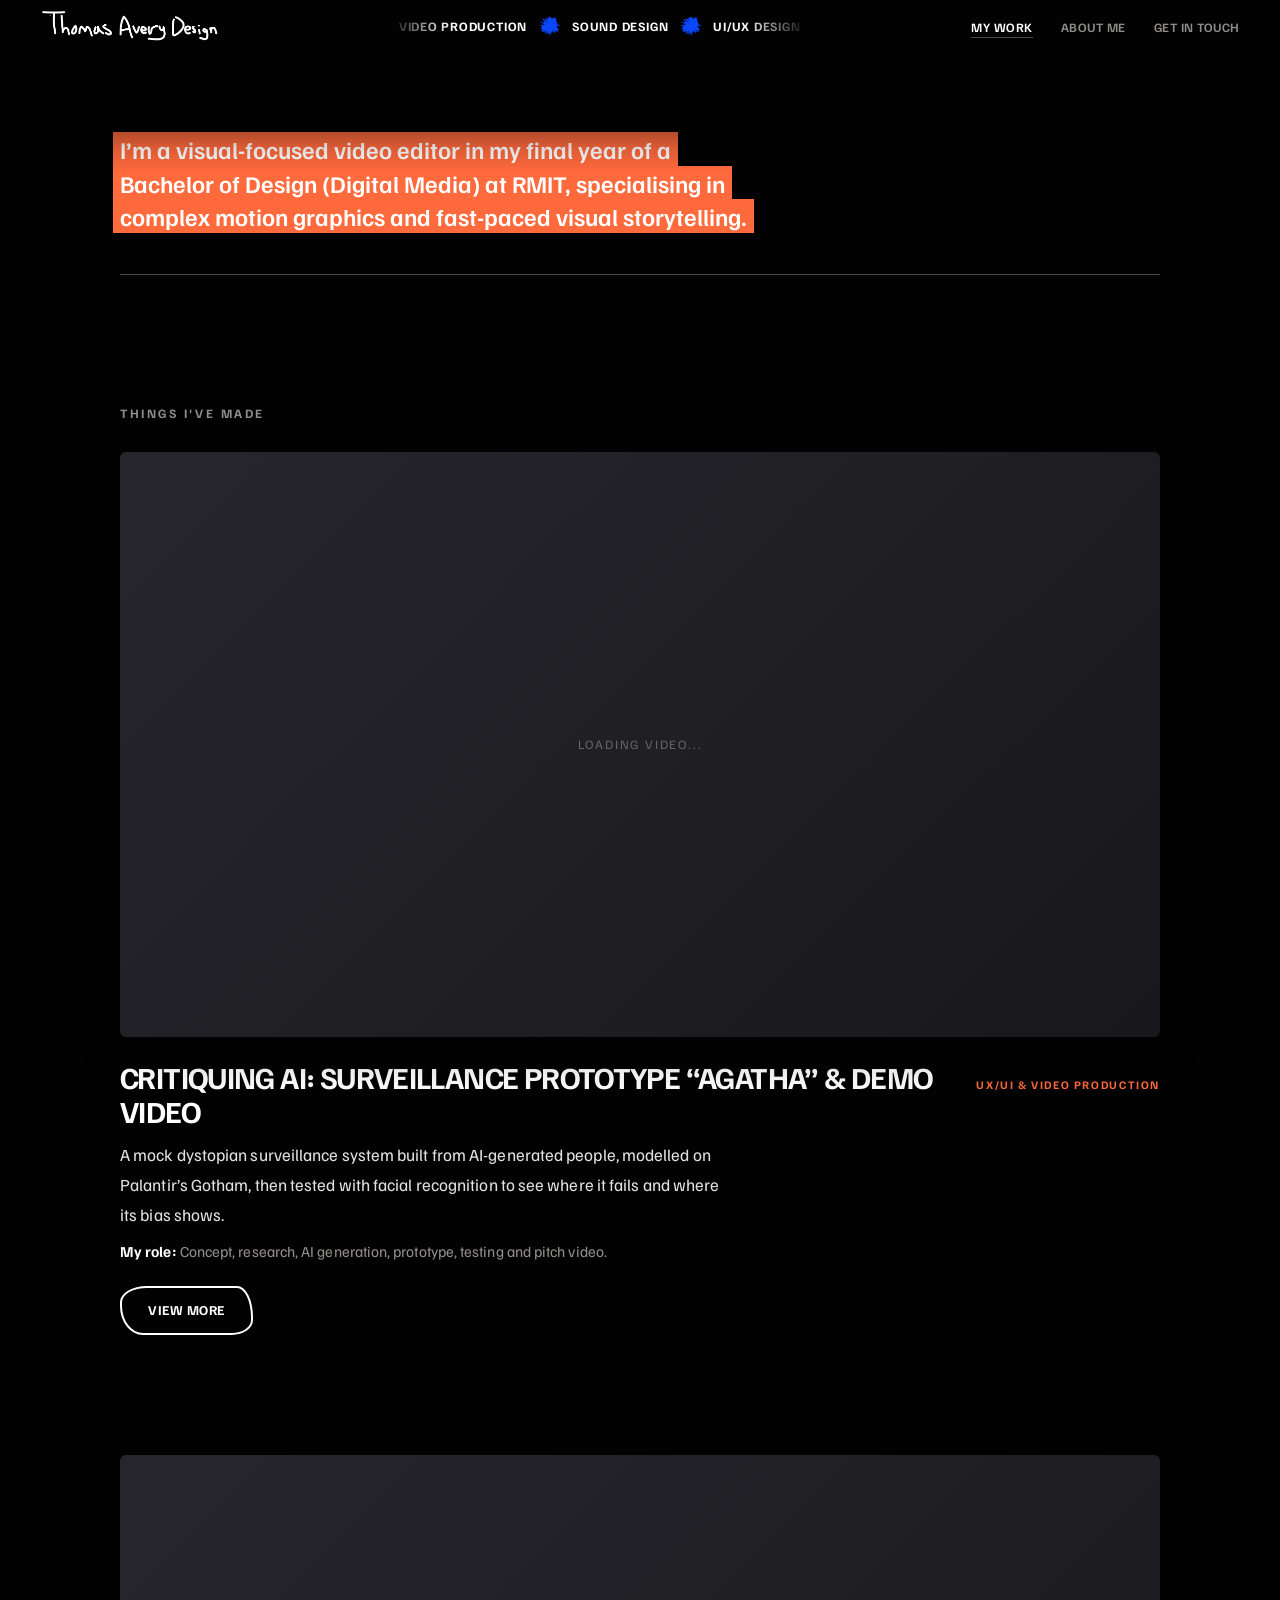
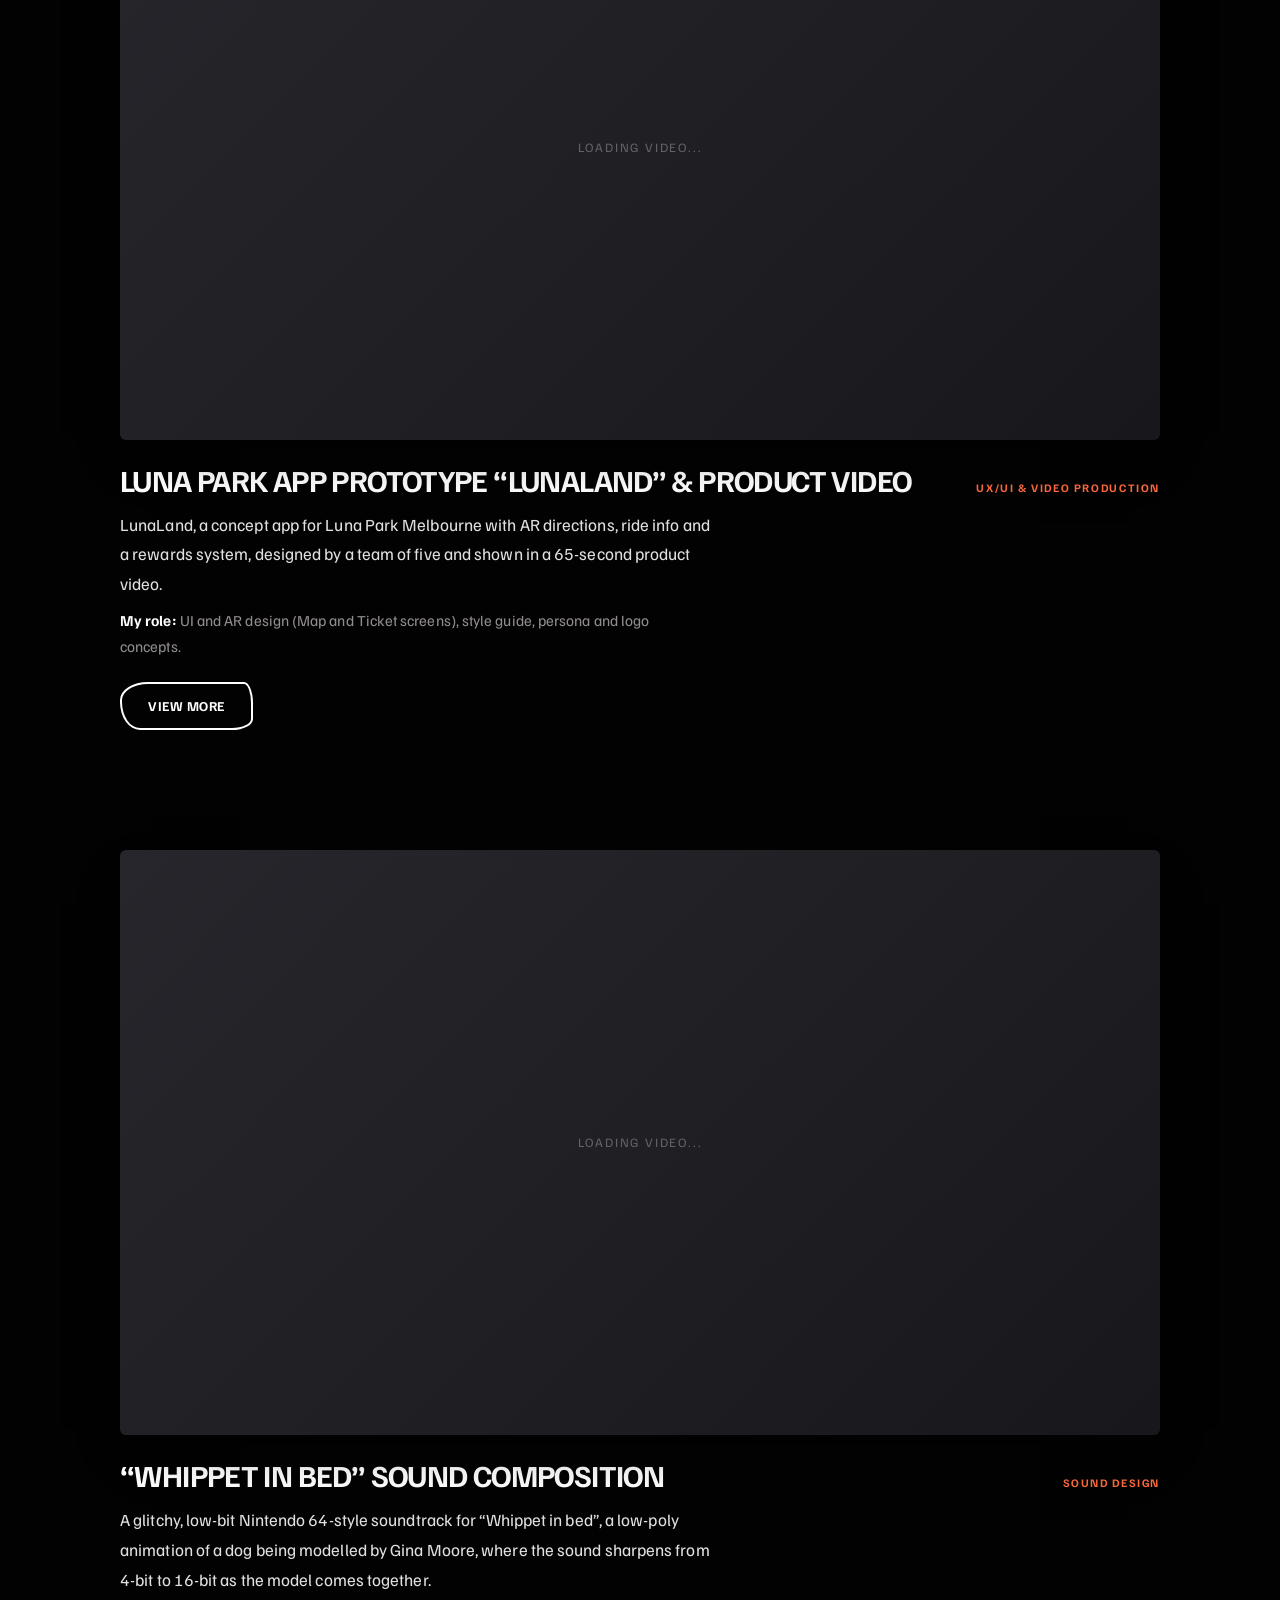
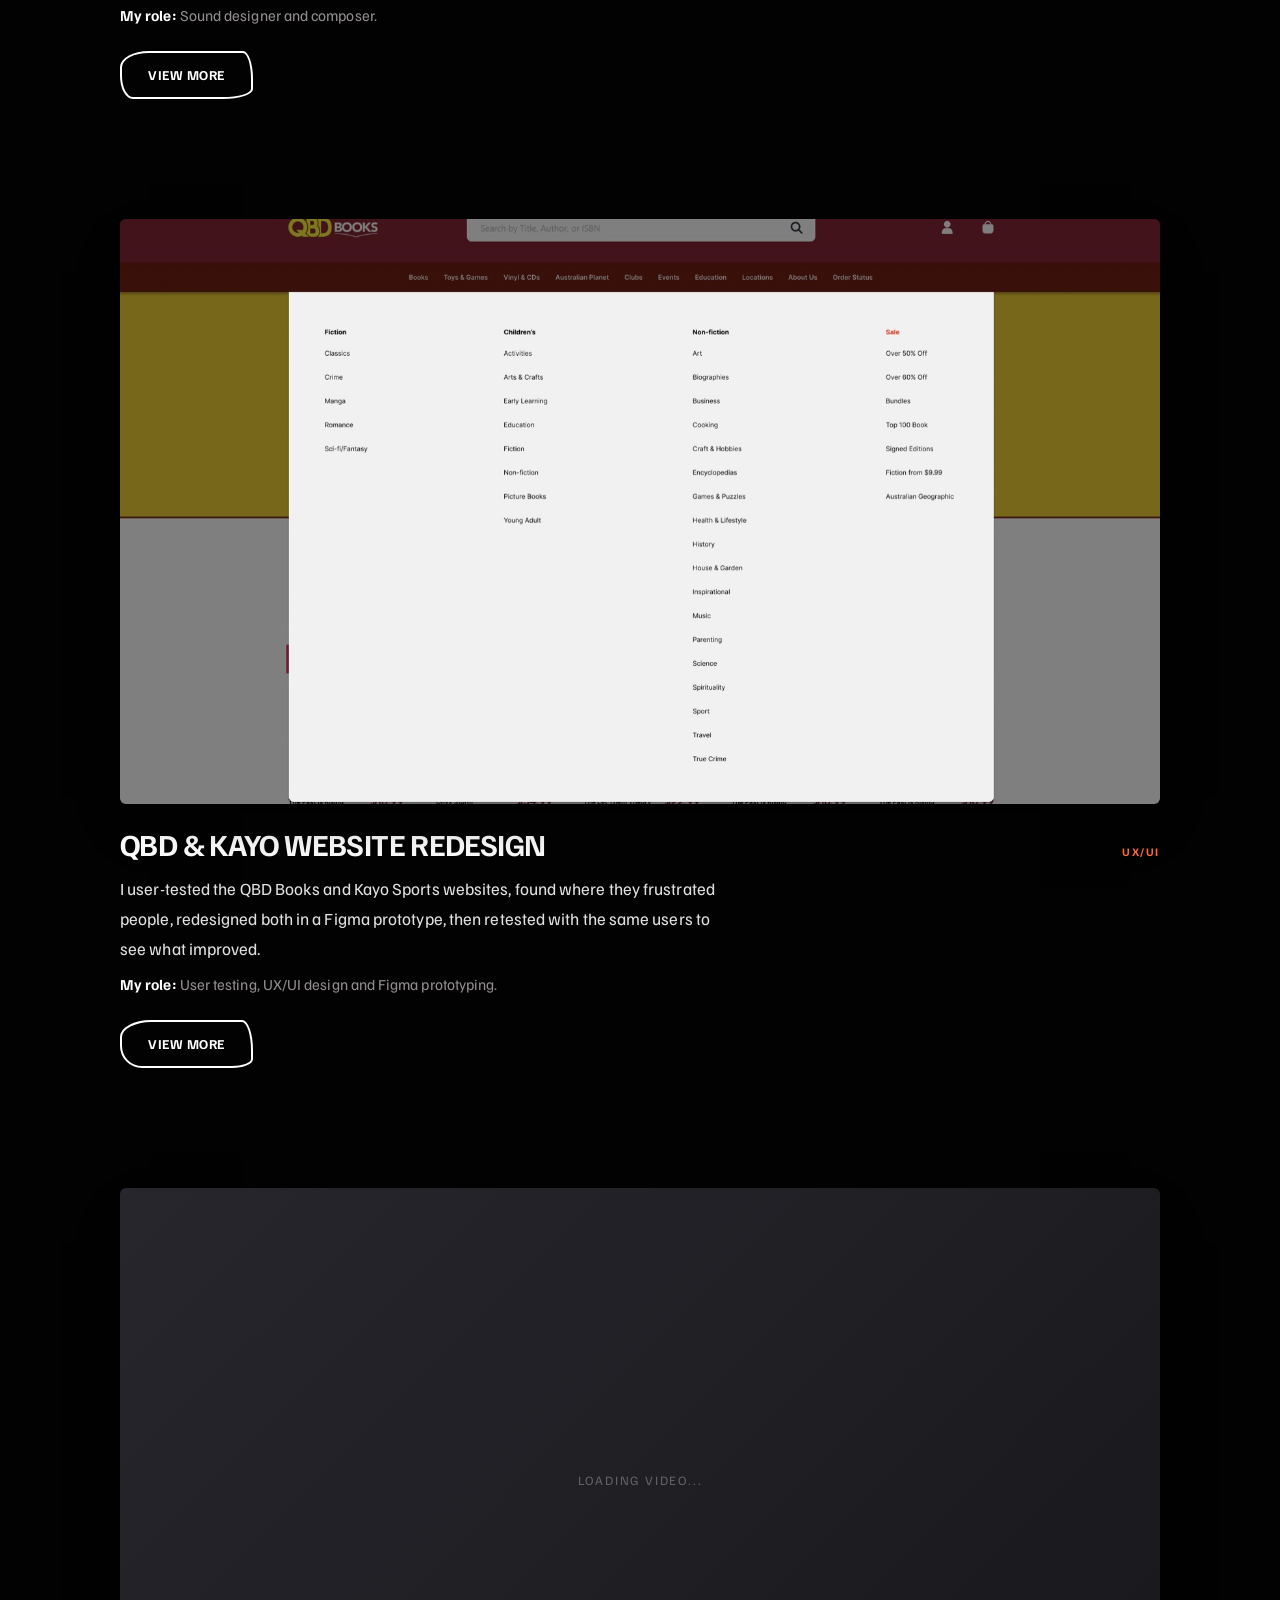
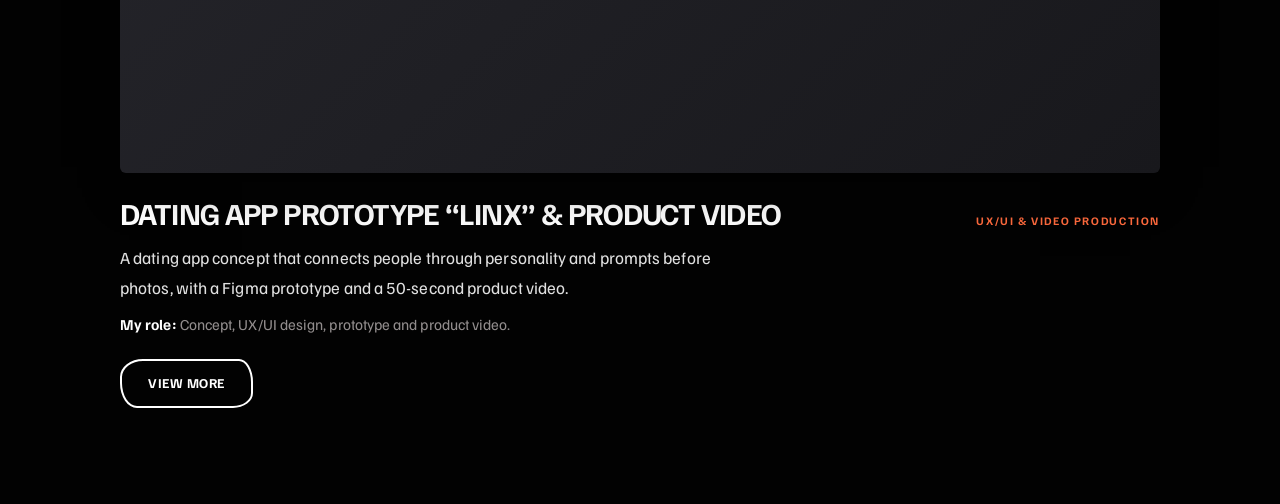
==== commit eb014907: "update" ====
--- a/index.html
+++ b/index.html
@@ -5,51 +5,59 @@
   <meta name="viewport" content="width=device-width, initial-scale=1">
   <title>Thomas Avery's Portfolio | Things I've Made</title>
   <meta name="description" content="Video production and digital media portfolio.">
-  <link rel="icon" href="favicon.ico?v=2" sizes="48x48">
-  <link rel="icon" type="image/png" sizes="32x32" href="assets/favicon-32.png?v=2">
-  <link rel="icon" type="image/png" href="assets/favicon.png?v=2">
-  <link rel="apple-touch-icon" href="assets/apple-touch-icon.png?v=2">
+  <link rel="icon" href="favicon.ico?v=4" sizes="48x48">
+  <link rel="icon" type="image/png" sizes="32x32" href="assets/favicon-32.png?v=4">
+  <link rel="icon" type="image/png" href="assets/favicon.png?v=4">
+  <link rel="apple-touch-icon" href="assets/apple-touch-icon.png?v=4">
+  <link rel="preconnect" href="https://fonts.googleapis.com">
+  <link rel="preconnect" href="https://fonts.gstatic.com" crossorigin>
+  <link href="https://fonts.googleapis.com/css2?family=Familjen+Grotesk:wght@400;500;600;700&display=swap" rel="stylesheet">
   <link rel="stylesheet" href="style.css">
 </head>
 <body id="top">
   <div class="layout">
 
-    <!-- LEFT: navigation -->
-    <aside class="sidebar">
+    <!-- TOP: navigation -->
+    <header class="site-header">
       <nav class="menu" aria-label="Main">
         <a class="logo" href="index.html" aria-label="Home">
-          <img src="assets/title.png" alt="Thomas Avery's logo"
+          <img src="assets/title.png?v=2" alt="Thomas Avery's logo"
                onerror="this.replaceWith(Object.assign(document.createElement('span'),{className:'logo-fallback',textContent:'LOGO'}))">
         </a>
-        <div class="intro">
-          <p class="role">Video Producer &middot; Digital Media</p>
-          <p class="bio">
-            [One or two sentences in your own voice: what you make, and what makes it yours.]
-          </p>
+        <div class="marquee" aria-label="Video Production, sound design, ui/ux design, product videos, motion graphics, branding">
+          <div class="marquee-viewport">
+            <div class="marquee-track" aria-hidden="true">
+              <div class="marquee-group"><span>Video Production</span><span class="dot"><img src="assets/asterix-small.png?v=4" alt=""></span><span>Sound Design</span><span class="dot"><img src="assets/asterix-small.png?v=4" alt=""></span><span>UI/UX Design</span><span class="dot"><img src="assets/asterix-small.png?v=4" alt=""></span><span>Product Videos</span><span class="dot"><img src="assets/asterix-small.png?v=4" alt=""></span><span>Motion graphics</span><span class="dot"><img src="assets/asterix-small.png?v=4" alt=""></span><span>Branding</span><span class="dot"><img src="assets/asterix-small.png?v=4" alt=""></span></div>
+              <div class="marquee-group"><span>Video Production</span><span class="dot"><img src="assets/asterix-small.png?v=4" alt=""></span><span>Sound Design</span><span class="dot"><img src="assets/asterix-small.png?v=4" alt=""></span><span>UI/UX Design</span><span class="dot"><img src="assets/asterix-small.png?v=4" alt=""></span><span>Product Videos</span><span class="dot"><img src="assets/asterix-small.png?v=4" alt=""></span><span>Motion graphics</span><span class="dot"><img src="assets/asterix-small.png?v=4" alt=""></span><span>Branding</span><span class="dot"><img src="assets/asterix-small.png?v=4" alt=""></span></div>
+            </div>
+          </div>
         </div>
         <ul>
-          <li><a href="index.html" class="current">My Work</a></li>
-          <li><a href="about.html">About</a></li>
-          <li><a href="showreel.html">Showreel</a></li>
-          <li><a href="contact.html">Contact Me</a></li>
+        <li><a href="index.html" class="current" aria-current="page">My Work</a></li>
+        <li><a href="about.html">About me</a></li>
+        <li><a href="contact.html">Get in touch</a></li>
         </ul>
       </nav>
-    </aside>
+    </header>
 
-    <!-- RIGHT: projects (right two thirds of the screen) -->
+    <!-- CONTENT -->
     <main class="projects" id="work">
+      <section class="intro">
+        <p class="bio">
+          <span class="hl">I&rsquo;m a visual-focused video editor in my final year of a Bachelor of Design (Digital Media) at RMIT, specialising in complex motion graphics and fast-paced visual storytelling.</span>
+        </p>
+      </section>
+
       <h2>Things I've made</h2>
 
       <!-- Video project: swap the files in assets/ for your own -->
       <article class="project">
-        <div class="media" data-placeholder="Video: project-one.mp4">
-          <video controls preload="metadata" poster="assets/project-one-poster.jpg">
-            <source src="assets/project-one.mp4" type="video/mp4">
-          </video>
+        <div class="media vimeo" data-placeholder="Loading video...">
+          <iframe src="https://player.vimeo.com/video/1238606779?badge=0&amp;autopause=0&amp;player_id=0&amp;app_id=58479" width="1920" height="1080" frameborder="0" allow="autoplay; fullscreen; picture-in-picture; clipboard-write; encrypted-media; web-share" referrerpolicy="strict-origin-when-cross-origin" title="Critiquing AI: Surveillance prototype “Agatha” &amp; demo video"></iframe>
         </div>
         <div class="meta">
           <h3>Critiquing AI: Surveillance prototype &ldquo;Agatha&rdquo; &amp; demo video</h3>
-          <span class="tag">University Project</span>
+          <span class="tag">UX/UI &amp; Video Production</span>
         </div>
         <p>
           A mock dystopian surveillance system built from AI-generated people, modelled on Palantir&rsquo;s Gotham,
@@ -60,14 +68,12 @@
       </article>
 
       <article class="project">
-        <div class="media" data-placeholder="Video: project-two.mp4">
-          <video controls preload="metadata" poster="assets/project-two-poster.jpg">
-            <source src="assets/project-two.mp4" type="video/mp4">
-          </video>
+        <div class="media vimeo" data-placeholder="Loading video...">
+          <iframe src="https://player.vimeo.com/video/1238611521?badge=0&amp;autopause=0&amp;player_id=0&amp;app_id=58479" width="1920" height="1080" frameborder="0" allow="autoplay; fullscreen; picture-in-picture; clipboard-write; encrypted-media; web-share" referrerpolicy="strict-origin-when-cross-origin" title="Luna Park app product video"></iframe>
         </div>
         <div class="meta">
-          <h3>Luna Park app prototype &amp; product video</h3>
-          <span class="tag">Group Project</span>
+          <h3>Luna Park app prototype &ldquo;LunaLand&rdquo; &amp; product video</h3>
+          <span class="tag">UX/UI &amp; Video Production</span>
         </div>
         <p>
           LunaLand, a concept app for Luna Park Melbourne with AR directions, ride info and a rewards system,
@@ -77,48 +83,45 @@
         <a class="btn" href="project-two.html">View more</a>
       </article>
 
-      <!-- Non-video project: use a thumbnail image instead -->
       <article class="project">
-        <div class="media" data-placeholder="Image: project-three.jpg">
-          <img src="assets/project-three.jpg" alt="Project Three thumbnail">
+        <div class="media vimeo" data-placeholder="Loading video...">
+          <iframe src="https://player.vimeo.com/video/1238612521?badge=0&amp;autopause=0&amp;player_id=0&amp;app_id=58479" width="1920" height="1080" frameborder="0" allow="autoplay; fullscreen; picture-in-picture; clipboard-write; encrypted-media; web-share" referrerpolicy="strict-origin-when-cross-origin" title="“Whippet in bed” sound composition"></iframe>
         </div>
         <div class="meta">
-          <h3>Project Three</h3>
-          <span class="tag">Motion Graphics</span>
-        </div>
-        <p>
-          A short description of what this project is and who it was for.
-        </p>
-        <p class="role-line"><strong>My role:</strong> Motion designer and sound editor.</p>
-        <a class="btn" href="project-three.html">View more</a>
-      </article>
-      <article class="project">
-        <div class="media" data-placeholder="Video: project-four.mp4">
-          <video controls preload="metadata" poster="assets/project-four-poster.jpg">
-            <source src="assets/project-four.mp4" type="video/mp4">
-          </video>
-        </div>
-        <div class="meta">
-          <h3>Sound design: &ldquo;Whippet in bed&rdquo; composition</h3>
+          <h3>&ldquo;Whippet in bed&rdquo; sound composition</h3>
           <span class="tag">Sound Design</span>
         </div>
         <p>
-          A glitchy, low-bit Nintendo 64-style soundtrack for a low-poly animation of a dog being modelled,
-          where the sound sharpens from 4-bit to 16-bit as the model comes together.
+          A glitchy, low-bit Nintendo 64-style soundtrack for &ldquo;Whippet in bed&rdquo;, a low-poly animation of a dog being modelled
+          by Gina Moore, where the sound sharpens from 4-bit to 16-bit as the model comes together.
         </p>
         <p class="role-line"><strong>My role:</strong> Sound designer and composer.</p>
         <a class="btn" href="project-four.html">View more</a>
       </article>
 
       <article class="project">
-        <div class="media" data-placeholder="Video: project-five.mp4">
-          <video controls preload="metadata" poster="assets/project-five-poster.jpg">
-            <source src="assets/project-five.mp4" type="video/mp4">
-          </video>
+        <div class="media" data-placeholder="Image: project-six.jpg">
+          <img src="assets/project-six.jpg" alt="Redesigned QBD Books navigation with the Books dropdown open">
+        </div>
+        <div class="meta">
+          <h3>QBD &amp; Kayo website redesign</h3>
+          <span class="tag">UX/UI</span>
+        </div>
+        <p>
+          I user-tested the QBD Books and Kayo Sports websites, found where they frustrated people, redesigned both in a Figma prototype,
+          then retested with the same users to see what improved.
+        </p>
+        <p class="role-line"><strong>My role:</strong> User testing, UX/UI design and Figma prototyping.</p>
+        <a class="btn" href="project-six.html">View more</a>
+      </article>
+
+      <article class="project">
+        <div class="media vimeo" data-placeholder="Loading video...">
+          <iframe src="https://player.vimeo.com/video/1238642453?badge=0&amp;autopause=0&amp;player_id=0&amp;app_id=58479" width="1920" height="1080" frameborder="0" allow="autoplay; fullscreen; picture-in-picture; clipboard-write; encrypted-media; web-share" referrerpolicy="strict-origin-when-cross-origin" title="Dating app prototype “Linx” &amp; product video"></iframe>
         </div>
         <div class="meta">
           <h3>Dating app prototype &ldquo;Linx&rdquo; &amp; product video</h3>
-          <span class="tag">University Project</span>
+          <span class="tag">UX/UI &amp; Video Production</span>
         </div>
         <p>
           A dating app concept that connects people through personality and prompts before photos,
@@ -131,7 +134,7 @@
 
   </div>
 
-  <script src="cursor.js"></script>
+  <script src="shapes.js"></script>
   <script>
     // Hovering a video thumbnail plays a silent preview; clicking takes over normal controls.
     document.querySelectorAll('.project video').forEach(function (video) {
@@ -153,5 +156,6 @@
       });
     });
   </script>
+  <script src="highlight.js"></script>
 </body>
 </html>
--- a/style.css
+++ b/style.css
@@ -1,12 +1,13 @@
 :root {
-  --bg: #052a0d;          /* black, but not true black */
+  --bg: #020202;          /* black, but not true black */
   --panel: #1a1a1e;
   --text: #ffffff;
   --muted: rgba(249, 242, 242, 0.58);
   --accent: #ff6a3d;
-  --line: #ffffff;
-  --display: "Helvetica Neue", Helvetica, Arial, sans-serif;
-  --body: "Helvetica Neue", Helvetica, Arial, sans-serif;
+  --blue: #0a47ff;        /* really electric blue for hovers */
+  --line: #4a4a4a;        /* grey dividers */
+  --display: "Familjen Grotesk", "Helvetica Neue", Helvetica, Arial, sans-serif;
+  --body: "Familjen Grotesk", "Helvetica Neue", Helvetica, Arial, sans-serif;
 }
 
 * { box-sizing: border-box; margin: 0; padding: 0; }
@@ -26,83 +27,121 @@
 
 ::selection { background: var(--accent); color: #fff; }
 
-/* ---------- Home layout: left third nav | right two thirds projects ---------- */
-
-.sidebar {
-  position: fixed;
+/* ---------- Layout: top navigation, centred content ---------- */
+
+.site-header {
+  position: sticky;
   top: 0;
+  z-index: 50;
+  background: var(--bg);                 /* solid: the bar itself is not transparent or blurred */
+  border-bottom: 1px solid var(--line);
+}
+
+/* The page fades into the background as it approaches the bar: a strip just below the bar that goes
+   from the page colour (right under the bar) to clear. Content scrolling up dissolves into it.
+   The stops ease the fade so there's no visible edge. pointer-events: none keeps links underneath clickable. */
+.site-header::after {
+  content: "";
+  position: absolute;
   left: 0;
-  width: 33.3333%;
-  height: 100vh;
-  padding: 56px 40px;
-  overflow-y: auto;
+  right: 0;
+  top: 100%;
+  height: 120px;
+  pointer-events: none;
+  background: linear-gradient(to bottom,
+    rgba(2, 2, 2, 1) 0%,
+    rgba(2, 2, 2, 0.92) 15%,
+    rgba(2, 2, 2, 0.72) 35%,
+    rgba(2, 2, 2, 0.4) 58%,
+    rgba(2, 2, 2, 0.14) 80%,
+    rgba(2, 2, 2, 0) 100%);
+}
+
+.site-header .menu {
+  display: flex;
+  justify-content: space-between;
+  align-items: center;
+  gap: 24px;
+  max-width: 1280px;
+  margin: 0 auto;
+  padding: 6px 40px;
 }
 
 .projects {
-  margin-left: 33.3333%;
-  width: 66.6667%;
-  padding: 56px 64px 72px;
+  width: 100%;
+  max-width: 1120px;
+  margin: 0 auto;
+  padding: 64px 40px 96px;
   display: flex;
   flex-direction: column;
-  gap: 88px;
+  gap: 120px;            /* space between projects */
   min-height: 100vh;
 }
 
 /* ---------- Navigation ---------- */
 
-.sidebar .logo { display: block; padding-bottom: 24px; }
-.sidebar .logo img { display: block; width: 100%; max-width: 400px; height: auto; }
-.sidebar .logo-fallback {
+.site-header .logo { display: block; flex: none; }
+.site-header .logo img { display: block; height: 40px; width: auto; max-width: 100%; }
+.site-header .logo-fallback {
   display: grid;
   place-items: center;
-  width: 56px;
-  height: 56px;
+  width: 40px;
+  height: 40px;
   border: 1px dashed var(--muted);
-  border-radius: 10px;
+  border-radius: 8px;
   color: var(--muted);
-  font-size: 0.6rem;
+  font-size: 0.5rem;
   letter-spacing: 0.12em;
 }
 
-.sidebar nav ul { list-style: none; }
-.sidebar nav li { border-bottom: 1px solid var(--line); }
-.sidebar nav li a {
-  display: block;
-  padding: 12px 0;
+.site-header ul { list-style: none; display: flex; gap: 28px; }
+.site-header li a {
+  display: inline-block;
+  line-height: 1.2;       /* tighter line box so the underline hugs the text */
+  padding: 0 0 2px;
   font-family: var(--display);
-  font-size: clamp(0.95rem, 1.3vw, 1.2rem);
+  font-size: 0.8rem;
   font-weight: 600;
-  letter-spacing: -0.01em;
+  letter-spacing: 0.04em;
   color: var(--muted);
-  transition: color 0.25s, transform 0.25s;
-}
-.sidebar nav li a:hover { color: var(--text); transform: translateX(8px); }
-.sidebar nav li a:hover::before { content: "→ "; color: var(--accent); }
-
-/* ---------- Intro (under the logo) ---------- */
-
-.intro { padding: 24px 0 32px; border-bottom: 1px solid var(--line); }
+  border-bottom: 1px solid transparent;
+  transform-origin: center;
+  transition: transform 0.9s ease, color 0.6s ease, border-color 0.6s ease, text-shadow 0.6s ease;
+}
+.site-header li a:hover {
+  color: var(--blue);
+  border-bottom-color: var(--blue);
+  text-shadow: 0 0 14px rgba(10, 71, 255, 0.75);   /* glow keeps the saturated blue readable on black */
+  transform: scale(1.08);
+}
+.site-header li a.current { color: var(--text); border-bottom-color: var(--line); }
+.site-header li a.current:hover { color: var(--blue); border-bottom-color: var(--blue); text-shadow: 0 0 14px rgba(10, 71, 255, 0.75); }
+
+/* ---------- Intro (top of the home page) ---------- */
+
+.intro { padding-bottom: 40px; border-bottom: 1px solid var(--line); }
 
 .intro .role {
   color: var(--accent);
   font-weight: 700;
   letter-spacing: 0.14em;
   text-transform: uppercase;
-  font-size: 0.72rem;
+  font-size: 0.8rem;
 }
 
 .intro .bio {
-  margin-top: 14px;
-  color: var(--muted);
-  max-width: 34ch;
-  font-size: 0.95rem;
-}
-
-/* ---------- Text pages (About, Showreel, Contact) ---------- */
-
-.sidebar nav li a.current { color: var(--text); }
-
-.page { gap: 48px; }
+  margin-top: 16px;
+  text-transform: none;
+  color: var(--text);
+  max-width: 56ch;             /* wider, so the sentence doesn't wrap early */
+  text-wrap: balance;          /* evens out the lines so no single word is left alone on the last one */
+  font-size: 1.5rem;
+  line-height: 1.4;
+}
+
+/* ---------- Text pages (About, Contact) ---------- */
+
+.page { gap: 48px; max-width: 920px; }
 .page h1 {
   font-family: var(--display);
   font-size: clamp(2.4rem, 5vw, 4.4rem);
@@ -125,6 +164,8 @@
 .page .cols li { padding: 6px 0; border-bottom: 1px solid var(--line); color: rgba(255, 255, 255, 0.78); }
 .timeline li { display: grid; grid-template-columns: 160px 1fr; gap: 16px; padding: 12px 0; border-bottom: 1px solid var(--line); color: rgba(255, 255, 255, 0.78); }
 .timeline span { color: var(--accent); font-weight: 700; font-size: 0.85rem; }
+/* Dates in the Experience / Education columns sit on their own line above each entry */
+.page .dated span { display: block; color: var(--accent); font-weight: 700; font-size: 0.85rem; }
 .page .note { color: var(--muted); font-size: 0.9rem; margin-top: -24px; }
 
 .contact-list { list-style: none; border-top: 1px solid var(--line); }
@@ -137,22 +178,45 @@
   font-size: 1.1rem;
 }
 .contact-list span { color: var(--accent); font-size: 0.72rem; font-weight: 700; letter-spacing: 0.14em; text-transform: uppercase; align-self: center; }
-.contact-list a:hover { color: var(--accent); }
+.contact-list a:hover { color: var(--blue); text-shadow: 0 0 14px rgba(10, 71, 255, 0.75); }   /* electric blue, with the same glow as the nav hover */
 
 /* ---------- Extras ---------- */
 
-.page .portrait { aspect-ratio: 4 / 5; max-width: 360px; }
-.page .portrait + * { margin-top: 0; }
-
-/* ---------- CV buttons (About page) ---------- */
-
-.cv-actions { display: flex; gap: 12px; flex-wrap: wrap; }
-.page section .cv-actions { margin-top: 20px; }
-.cv-actions .btn { margin-top: 0; }
+
+/* ---------- CV buttons (Contact page) ---------- */
+/* Two-class selectors (.btn.cv-btn) so these always beat the general .btn rule further down. */
+
+.contact-list .cv-row { align-items: center; }
+.cv-buttons { display: flex; flex-wrap: wrap; gap: 12px; }
+
+.btn.cv-btn {
+  display: inline-flex;
+  align-items: center;
+  gap: 10px;
+  margin-top: 0;
+  padding: 12px 24px;
+  border: 2px solid #fff;
+  border-radius: 28px 14px 26px 18px / 18px 26px 14px 28px;
+  font-size: 0.85rem;
+  font-weight: 700;
+  letter-spacing: 0.06em;
+  line-height: 1;
+  transition: background 0.25s, color 0.25s, border-color 0.25s;
+}
+.btn.cv-btn .btn-icon { flex: none; transition: transform 0.35s ease; }
+
+/* Both buttons: solid white with dark text; electric blue on hover */
+.btn.cv-btn-solid,
+.btn.cv-btn-outline { background: #fff; color: #020202; }
+.contact-list a.btn.cv-btn:hover { background: var(--blue); border-color: var(--blue); color: #fff; }
+.btn.cv-btn-solid:hover .btn-icon { transform: translateY(3px); }
+.btn.cv-btn-outline:hover .btn-icon { transform: translate(2px, -2px); }
 
 /* ---------- Project cards ---------- */
 
 .projects > h2 {
+  margin-top: 8px;        /* with the 120px gap, keeps the space above the heading at about 128px */
+  margin-bottom: -92px;   /* pulls the first project up: the 120px gap becomes about 28px */
   font-family: var(--display);
   font-size: 0.8rem;
   letter-spacing: 0.2em;
@@ -164,7 +228,7 @@
 .media {
   position: relative;
   aspect-ratio: 16 / 9;
-  border-radius: 14px;
+  border-radius: 6px;
   overflow: hidden;
   background: linear-gradient(135deg, #26262c, #18181c);
   box-shadow: 0 24px 60px -30px rgba(0, 0, 0, 0.8);
@@ -183,6 +247,17 @@
   transition: transform 0.6s ease;
 }
 .project:hover .media img { transform: scale(1.03); }
+
+/* Embedded players (Vimeo) fill the 16:9 frame */
+.media iframe {
+  position: absolute;
+  inset: 0;
+  width: 100%;
+  height: 100%;
+  border: 0;
+  display: block;
+  z-index: 1;
+}
 
 /* Visible placeholder label until real media is added */
 .media::after {
@@ -232,20 +307,22 @@
   display: inline-block;
   margin-top: 22px;
   padding: 11px 26px;
-  border: 1px solid var(--text);
+  border: 2px solid var(--text);
   color: var(--text);
-  border-radius: 999px;
+  border-radius: 28px 14px 26px 18px / 18px 26px 14px 28px;   /* rounded, slightly uneven outline (about half the button height, so it stays soft) */
   font-size: 0.85rem;
   font-weight: 700;
   letter-spacing: 0.04em;
   transition: background 0.25s, color 0.25s, border-color 0.25s;
 }
-.btn:hover { background: var(--accent); border-color: var(--accent); color: #fff; }
+.btn:hover { background: var(--blue); border-color: var(--blue); color: #fff; }
 
 /* ---------- Detail pages ---------- */
 
 .detail {
+  width: 100%;
   max-width: 920px;
+  margin: 0 auto;
 }
 
 .detail .back { color: var(--muted); font-size: 0.9rem; transition: color 0.2s; }
@@ -290,35 +367,13 @@
 
 /* ---------- Responsive ---------- */
 
-@media (max-width: 900px) {
-  .sidebar { position: static; width: auto; height: auto; padding: 32px 24px; }
-  .projects { margin-left: 0; width: auto; padding: 32px 24px 56px; }
-}
-
-/* ---------- Custom cursor (video thumbnails only) ---------- */
-
-.cursor {
-  position: fixed;
-  top: 0;
-  left: 0;
-  width: 88px;
-  height: 88px;
-  margin: -44px 0 0 -44px;
-  border-radius: 50%;
-  background: #fff;
-  color: #121214;
-  display: grid;
-  place-items: center;
-  font-size: 0.7rem;
-  font-weight: 700;
-  letter-spacing: 0.1em;
-  pointer-events: none;
-  z-index: 1000;
-  opacity: 0;
-  transform: translate(-100px, -100px) scale(0.4);
-  transition: opacity 0.2s;
-}
-.cursor.on { opacity: 1; }
+@media (max-width: 720px) {
+  .site-header .menu { padding: 8px 20px; flex-wrap: wrap; }
+  .site-header ul { gap: 20px; }
+  .site-header .logo img { height: 34px; }
+  .projects { padding: 40px 20px 64px; }
+  .intro .bio { font-size: 1.25rem; }
+}
 
 /* ---------- Readable body copy: sentence case, a little larger, more spacing ---------- */
 
@@ -330,7 +385,6 @@
 .page section p,
 .page section li,
 .page .note,
-.intro .bio,
 .timeline li {
   text-transform: none;
   font-size: 1.0625rem;
@@ -342,7 +396,6 @@
 .detail .lead,
 .page .lead { font-size: 1.2rem; color: var(--muted); }
 
-.intro .bio { font-size: 0.98rem; }
 
 .project .role-line { font-size: 0.95rem; color: var(--muted); }
 
@@ -357,3 +410,136 @@
 
 /* Screenshots that should not be cropped to 16:9 */
 .media.contain img { object-fit: contain; background: #f4f4f4; }
+
+/* ---------- Scrolling keywords (inside the top navigation bar) ---------- */
+
+.site-header .marquee {
+  flex: 0 1 420px;      /* fixed narrow width instead of filling the gap */
+  min-width: 0;
+  margin: 0 auto;       /* sits centred between the logo and the links */
+}
+
+/* Fixed wrapper: the fade stays at the edges while the track moves inside it */
+.marquee-viewport {
+  overflow: hidden;
+  -webkit-mask-image: linear-gradient(to right, transparent, #000 15%, #000 85%, transparent);
+  mask-image: linear-gradient(to right, transparent, #000 15%, #000 85%, transparent);
+}
+
+.marquee-track {
+  display: flex;
+  width: max-content;
+  animation: marquee-scroll 30s linear infinite;
+}
+
+
+.marquee-group {
+  display: flex;
+  flex: none;
+  align-items: center;
+}
+
+.marquee-group span {
+  font-family: var(--display);
+  font-weight: 700;
+  font-size: 0.8rem;
+  line-height: 1;
+  letter-spacing: 0.06em;
+  white-space: nowrap;
+  padding: 0 0.9em;
+}
+
+.marquee-group .dot { padding: 0; display: flex; align-items: center; }
+.marquee-group .dot img { display: block; height: 22px; width: auto; }
+
+@keyframes marquee-scroll {
+  from { transform: translateX(0); }
+  to { transform: translateX(-50%); }
+}
+
+@media (prefers-reduced-motion: reduce) {
+  .marquee-track { animation: none; }
+}
+
+@media (max-width: 720px) {
+  .site-header .menu ul { order: 2; width: auto; }
+  .site-header .marquee { order: 3; flex: 0 0 100%; }
+}
+
+/* ---------- Highlighted text: orange highlighter behind white text (home page intro) ---------- */
+
+.hl {
+  background: var(--accent);
+  color: #fff;
+  text-transform: none;          /* normal capitalisation, not all caps */
+  font-weight: 600;
+  padding: 0.08em 0.3em;
+  -webkit-box-decoration-break: clone;
+  box-decoration-break: clone;   /* keeps the padding on every line when a highlight wraps */
+}
+/* ---------- Case-study figures (QBD & Kayo page) ---------- */
+
+.fig { margin: 0; }
+.fig figcaption {
+  margin-top: 8px;
+  font-size: 0.8rem;
+  color: var(--muted);
+  text-transform: none;
+  line-height: 1.4;
+}
+.gallery.one { grid-template-columns: 1fr; }
+.gallery.two { grid-template-columns: repeat(2, 1fr); }
+.media.contain.dark img { background: #0b1020; }
+.case-note {
+  margin-top: 28px;
+  font-size: 0.85rem;
+  color: var(--muted);
+  text-transform: none;
+  max-width: 64ch;
+  line-height: 1.5;
+}
+
+@media (max-width: 720px) {
+  .gallery.two { grid-template-columns: 1fr; }
+}
+
+/* ---------- Location line (About page) ---------- */
+
+.page .location {
+  display: flex;
+  align-items: center;
+  gap: 10px;
+  margin: 0 0 20px;
+  font-size: 1.1rem;
+  color: var(--text);
+}
+.page .location .loc-icon { flex: none; color: var(--accent); }
+
+/* ---------- Highlighter sweep (home page) ---------- */
+
+/* Once the script has split the text into words, each word draws its own highlight */
+.hl.is-animated { background: none; padding: 0; }
+
+.hl-word {
+  background-image: linear-gradient(var(--accent), var(--accent));
+  background-repeat: no-repeat;
+  background-size: 0% 100%;
+  padding-top: 0.08em;
+  padding-bottom: 0.08em;
+  -webkit-box-decoration-break: clone;
+  box-decoration-break: clone;
+}
+
+/* The sweep only runs once the script adds .play, i.e. when the visitor arrives at the page */
+.hl.play .hl-word { animation: hl-sweep var(--dur, 0.3s) linear var(--delay, 0s) forwards; }
+
+/* Extra padding at the start and end of each row, with a matching negative margin so the text never moves */
+.hl-word.row-start { padding-left: 0.3em; margin-left: -0.3em; }
+.hl-word.row-end { padding-right: 0.3em; margin-right: -0.3em; }
+
+@keyframes hl-sweep { to { background-size: 100% 100%; } }
+
+@media (prefers-reduced-motion: reduce) {
+  .hl-word,
+  .hl.play .hl-word { animation: none; background-size: 100% 100%; }
+}
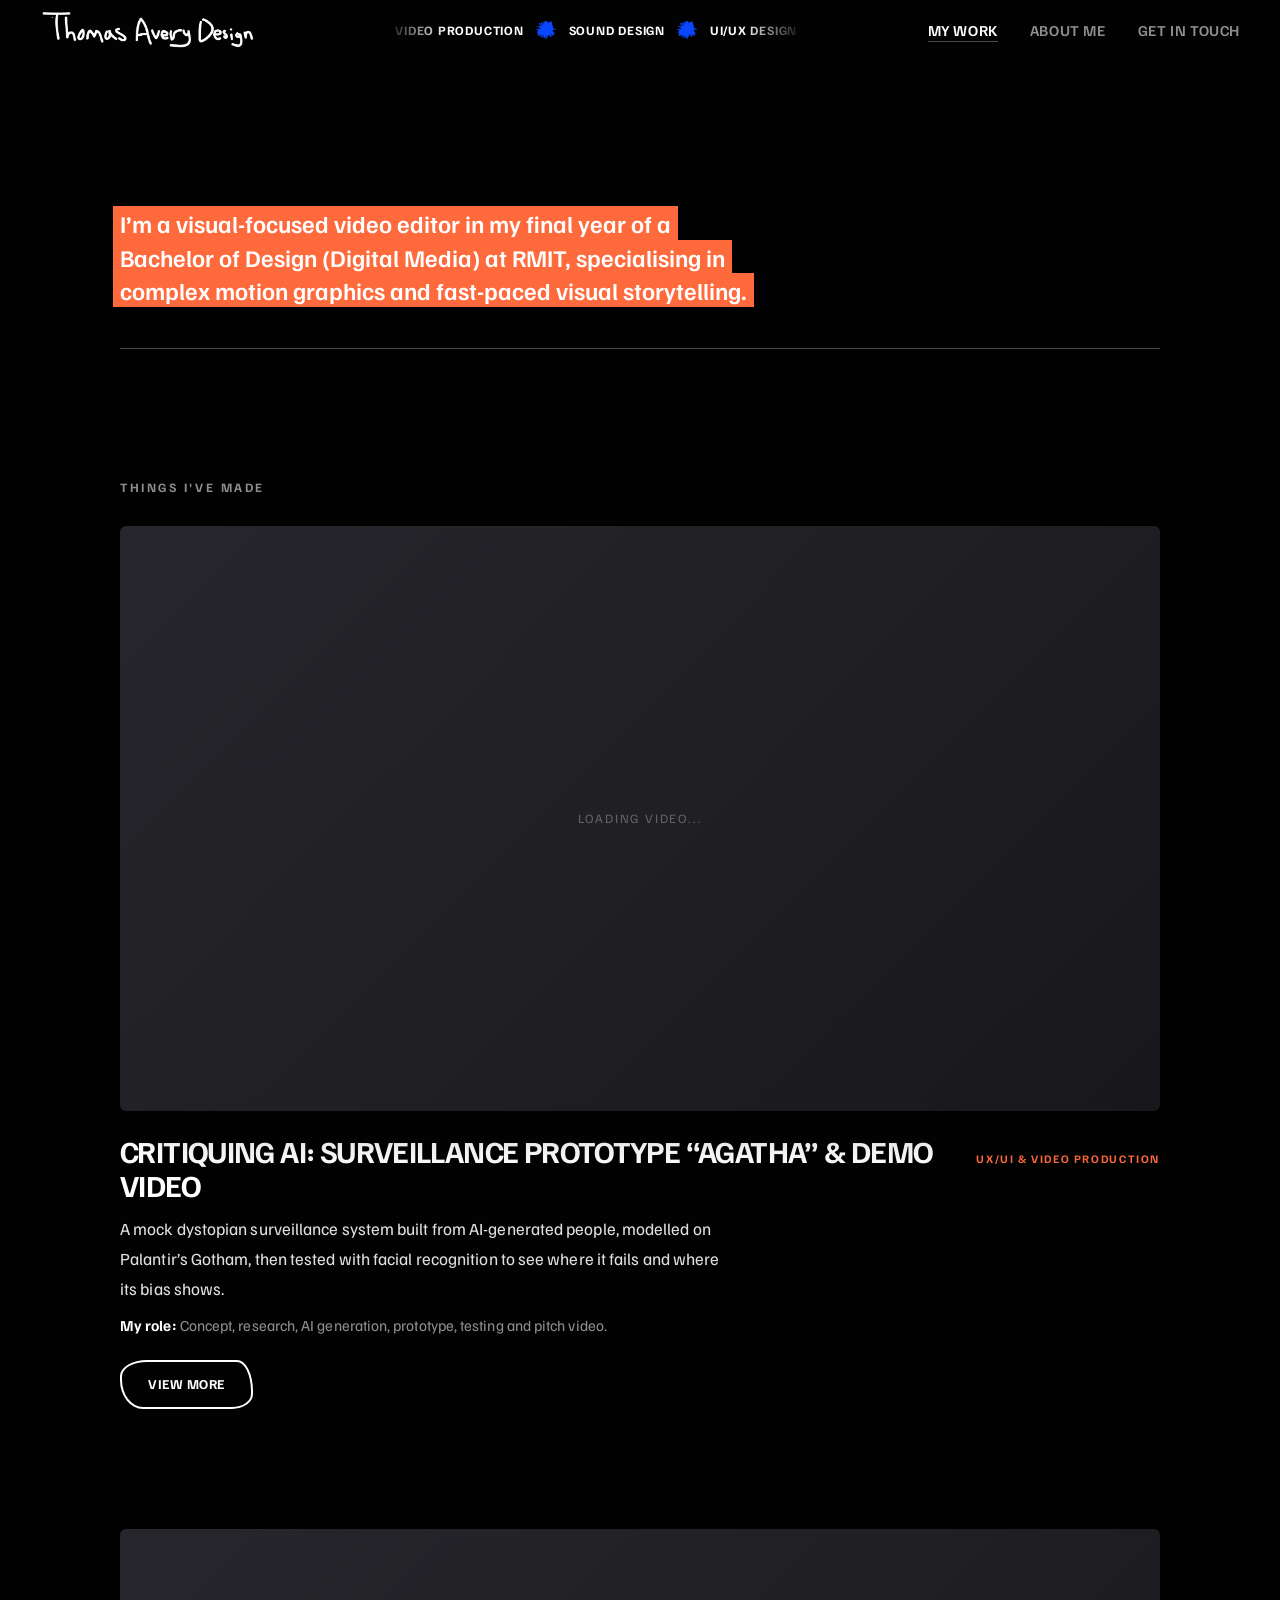
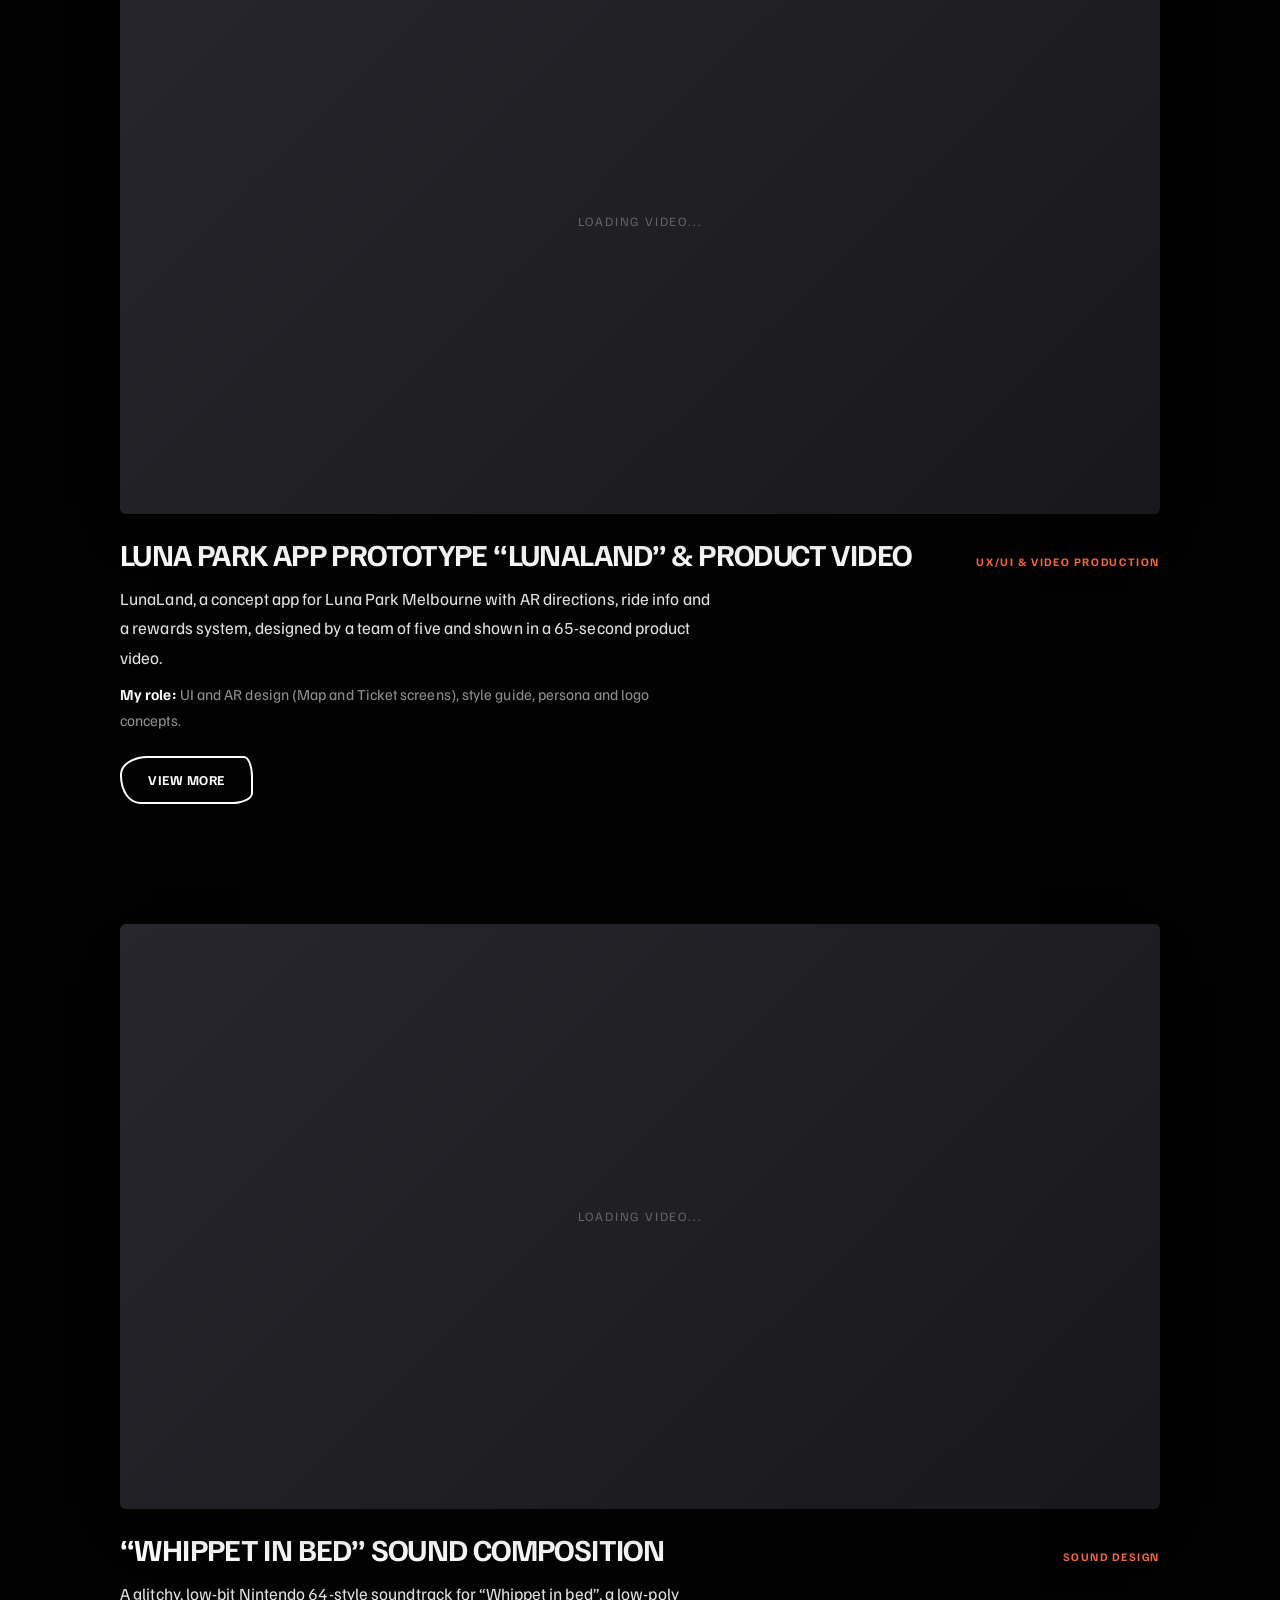
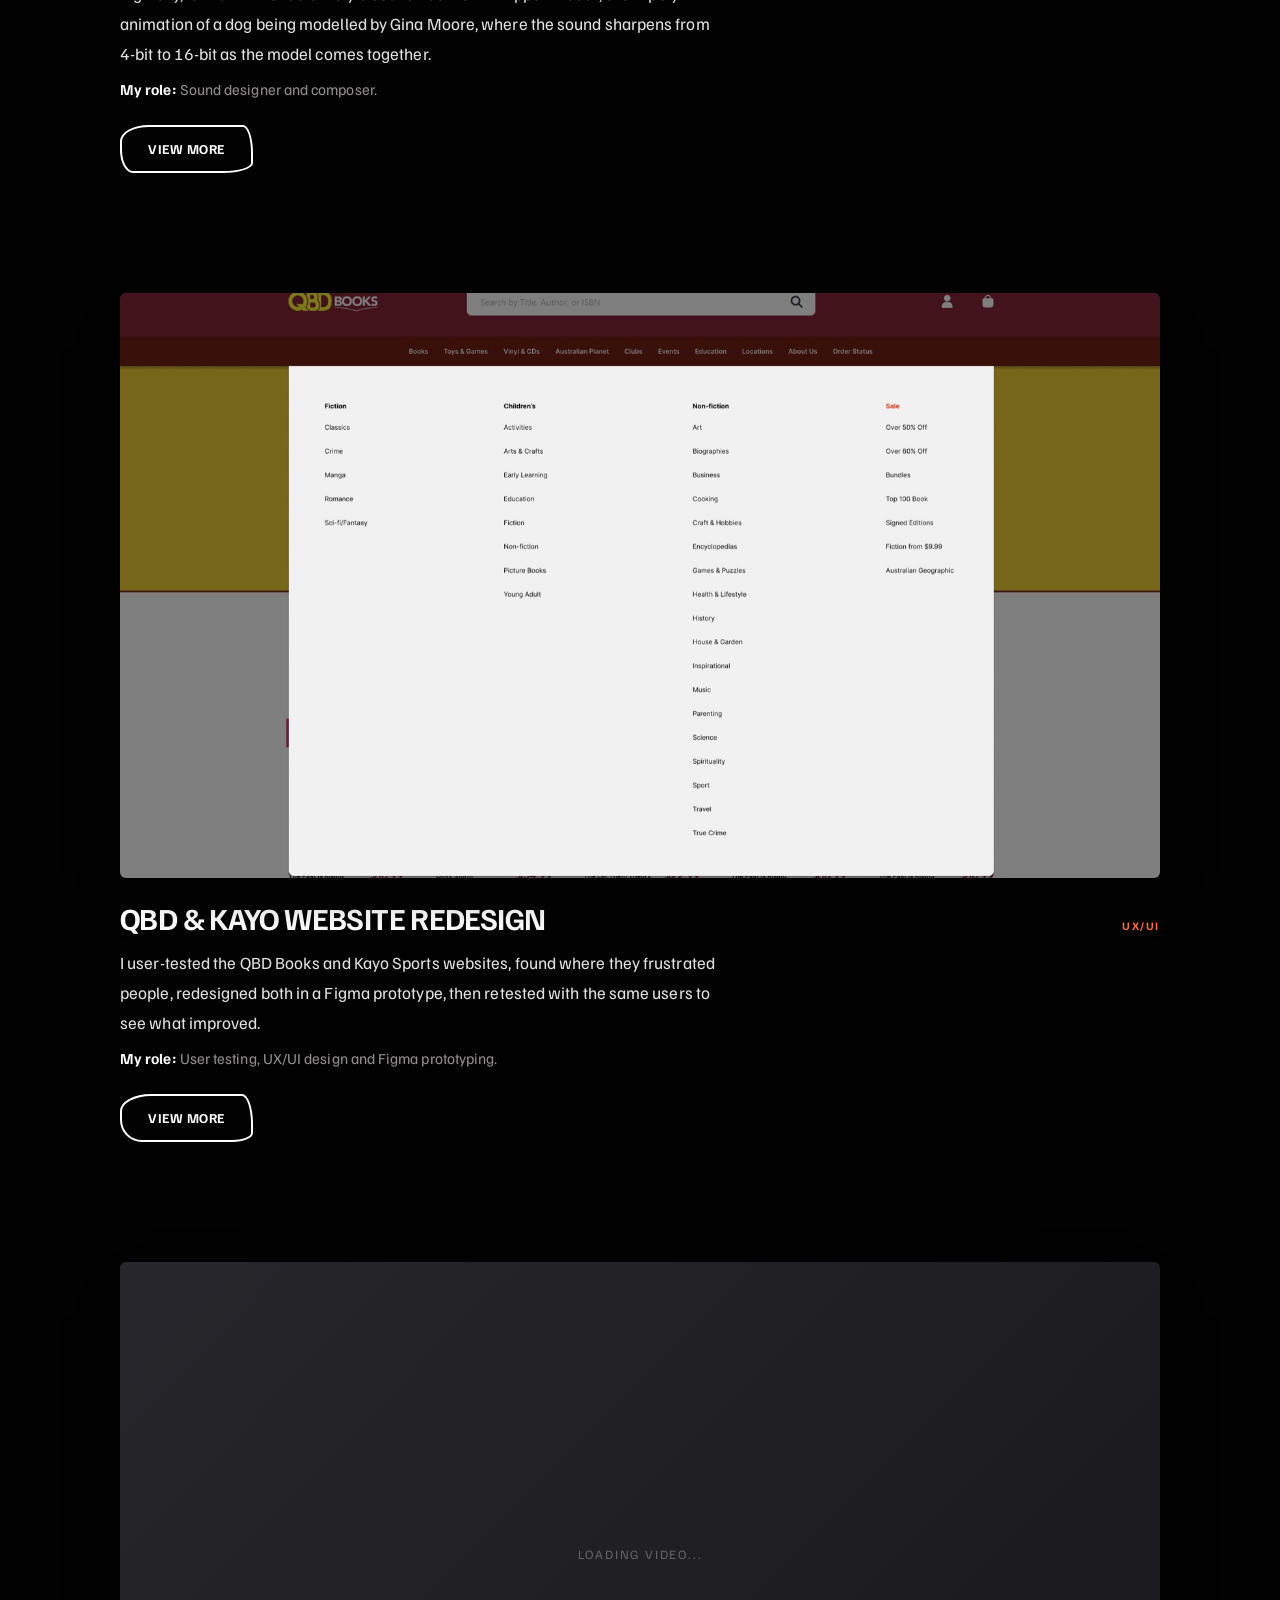
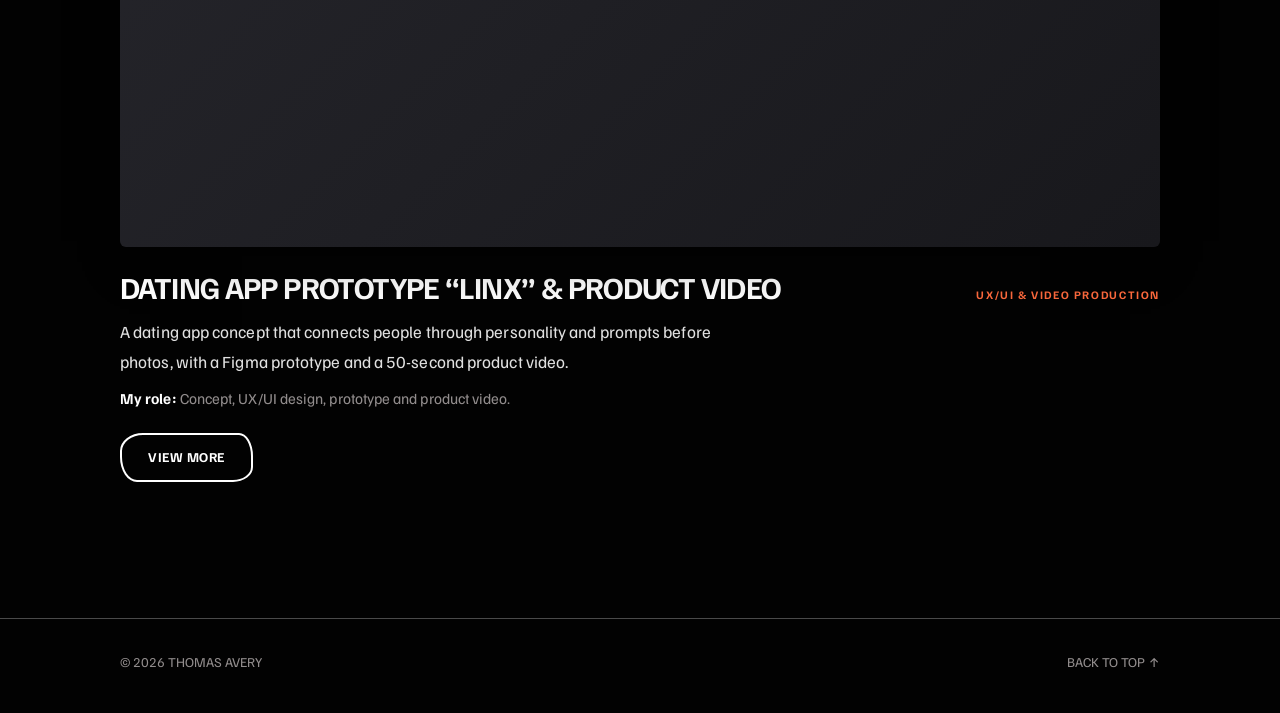
==== commit 5013672e: "fixed spacing" ====
--- a/index.html
+++ b/index.html
@@ -132,6 +132,16 @@
       </article>
     </main>
 
+    <!-- FOOTER (same on every page) -->
+    <footer class="site-footer">
+      <div class="footer-inner">
+        <p class="footer-name">&copy; 2026 Thomas Avery</p>
+        <ul class="footer-links">
+          <li><a href="#">Back to top &uarr;</a></li>
+        </ul>
+      </div>
+    </footer>
+
   </div>
 
   <script src="shapes.js"></script>
--- a/style.css
+++ b/style.css
@@ -71,7 +71,7 @@
   width: 100%;
   max-width: 1120px;
   margin: 0 auto;
-  padding: 64px 40px 96px;
+  padding: 130px 40px 96px;   /* top space clears the fade strip under the nav bar (120px) */
   display: flex;
   flex-direction: column;
   gap: 120px;            /* space between projects */
@@ -81,7 +81,7 @@
 /* ---------- Navigation ---------- */
 
 .site-header .logo { display: block; flex: none; }
-.site-header .logo img { display: block; height: 40px; width: auto; max-width: 100%; }
+.site-header .logo img { display: block; height: 48px; width: auto; max-width: 100%; }
 .site-header .logo-fallback {
   display: grid;
   place-items: center;
@@ -94,13 +94,13 @@
   letter-spacing: 0.12em;
 }
 
-.site-header ul { list-style: none; display: flex; gap: 28px; }
+.site-header ul { list-style: none; display: flex; gap: 32px; }
 .site-header li a {
   display: inline-block;
   line-height: 1.2;       /* tighter line box so the underline hugs the text */
   padding: 0 0 2px;
   font-family: var(--display);
-  font-size: 0.8rem;
+  font-size: 0.95rem;
   font-weight: 600;
   letter-spacing: 0.04em;
   color: var(--muted);
@@ -370,8 +370,8 @@
 @media (max-width: 720px) {
   .site-header .menu { padding: 8px 20px; flex-wrap: wrap; }
   .site-header ul { gap: 20px; }
-  .site-header .logo img { height: 34px; }
-  .projects { padding: 40px 20px 64px; }
+  .site-header .logo img { height: 40px; }
+  .projects { padding: 120px 20px 64px; }
   .intro .bio { font-size: 1.25rem; }
 }
 
@@ -543,3 +543,59 @@
   .hl-word,
   .hl.play .hl-word { animation: none; background-size: 100% 100%; }
 }
+
+/* ---------- Links inside paragraphs ---------- */
+
+.text-link {
+  color: inherit;
+  text-decoration: underline;
+  text-decoration-color: var(--accent);
+  text-decoration-thickness: 2px;
+  text-underline-offset: 4px;
+  transition: color 0.2s ease, text-decoration-color 0.2s ease;
+}
+.text-link:hover { color: var(--blue); text-decoration-color: var(--blue); }
+
+/* Phone screenshots (LunaLand page): portrait frames, left-aligned at a fixed width */
+.gallery.phones { grid-template-columns: repeat(auto-fill, minmax(150px, 210px)); }
+.media.phone { aspect-ratio: 9 / 19.5; }
+
+/* ---------- Heading that jumps to the video on the same page ---------- */
+
+.jump-link { color: inherit; text-decoration: none; transition: color 0.2s ease; }
+.jump-link span { display: inline-block; margin-left: 0.15em; color: var(--accent); transition: transform 0.25s ease; }
+.jump-link:hover { color: var(--blue); }
+.jump-link:hover span { transform: translateY(-3px); }
+
+/* Land with the video clear of the sticky navigation bar */
+#video { scroll-margin-top: 110px; }
+
+/* ---------- Footer (every page) ---------- */
+
+.site-footer {
+  border-top: 1px solid var(--line);
+  margin-top: 40px;
+}
+
+.footer-inner {
+  max-width: 1120px;
+  margin: 0 auto;
+  padding: 32px 40px 40px;
+  display: flex;
+  justify-content: space-between;
+  align-items: center;
+  gap: 16px 32px;
+  flex-wrap: wrap;
+  font-size: 0.85rem;
+  color: var(--muted);
+}
+
+.footer-name { margin: 0; }
+
+.footer-links { list-style: none; display: flex; gap: 28px; flex-wrap: wrap; }
+.footer-links a { color: var(--muted); transition: color 0.2s ease; }
+.footer-links a:hover { color: var(--blue); }
+
+@media (max-width: 720px) {
+  .footer-inner { padding: 28px 20px 36px; }
+}
